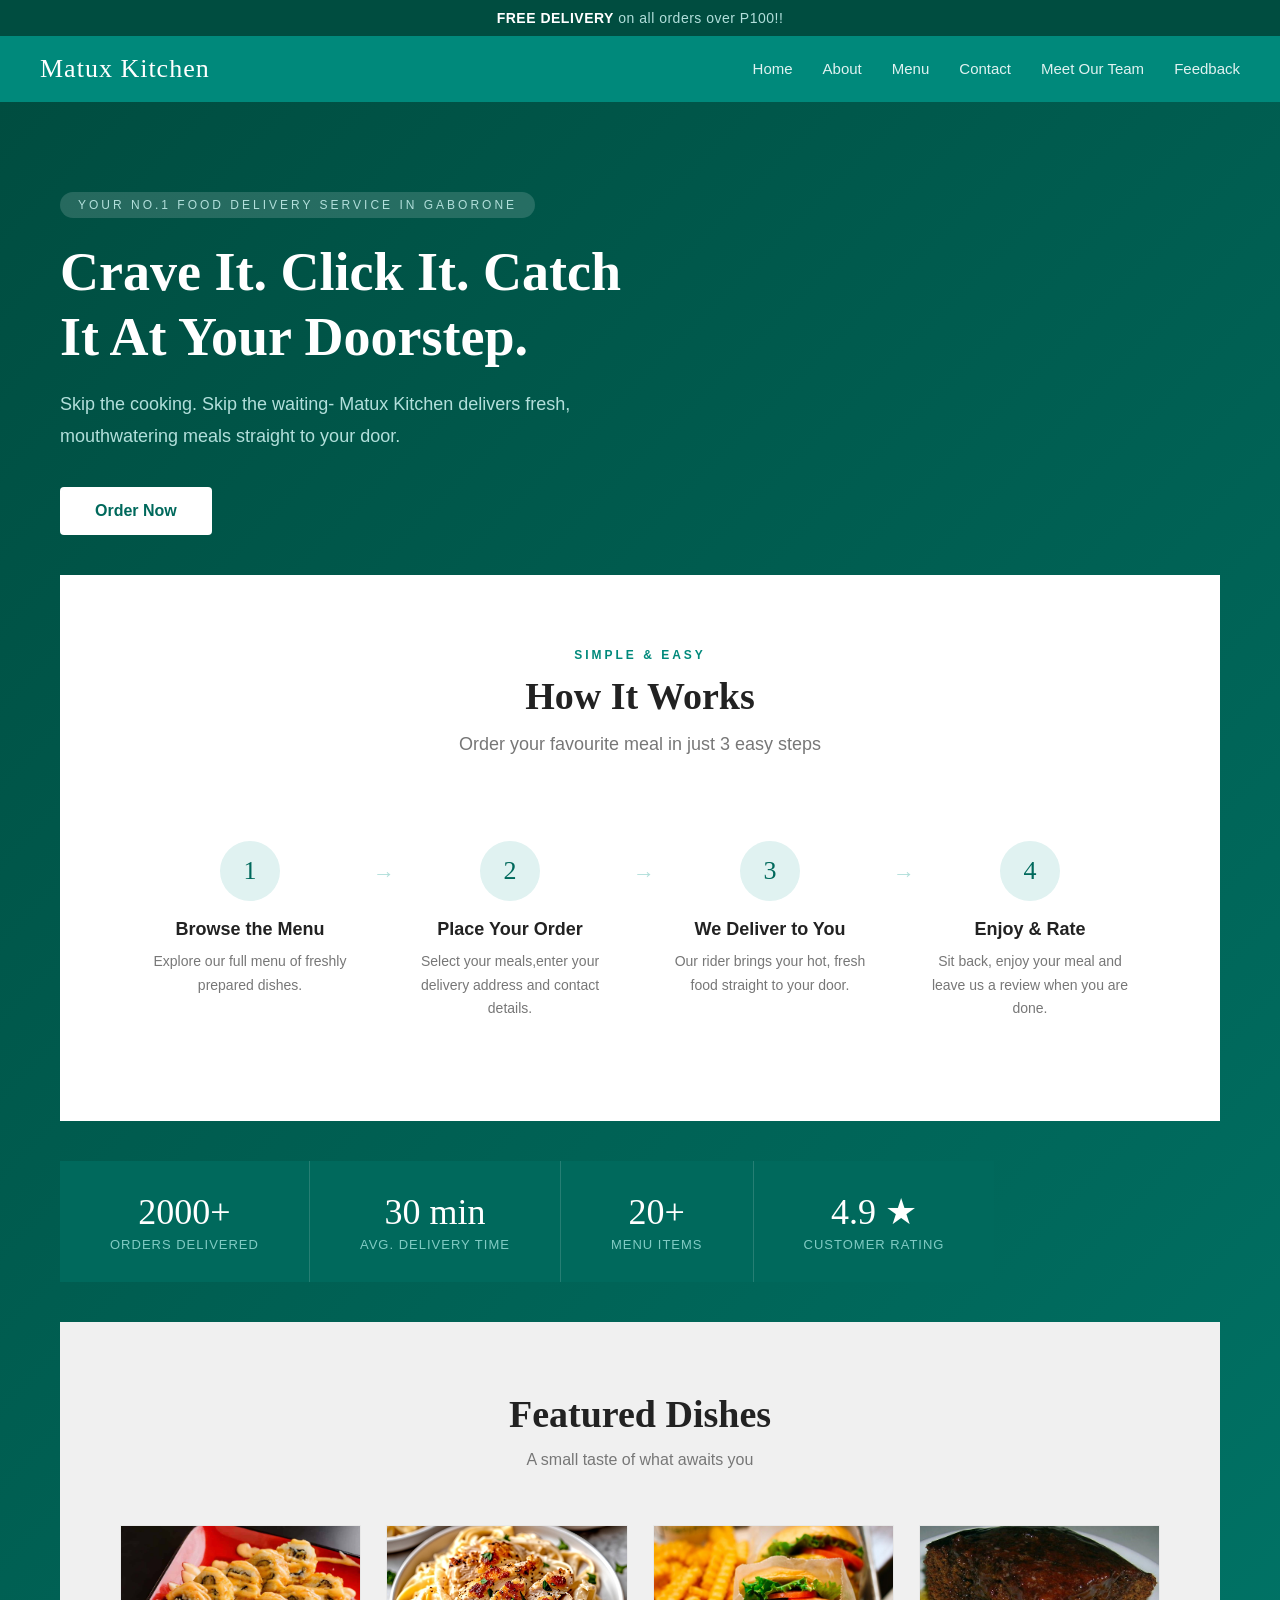
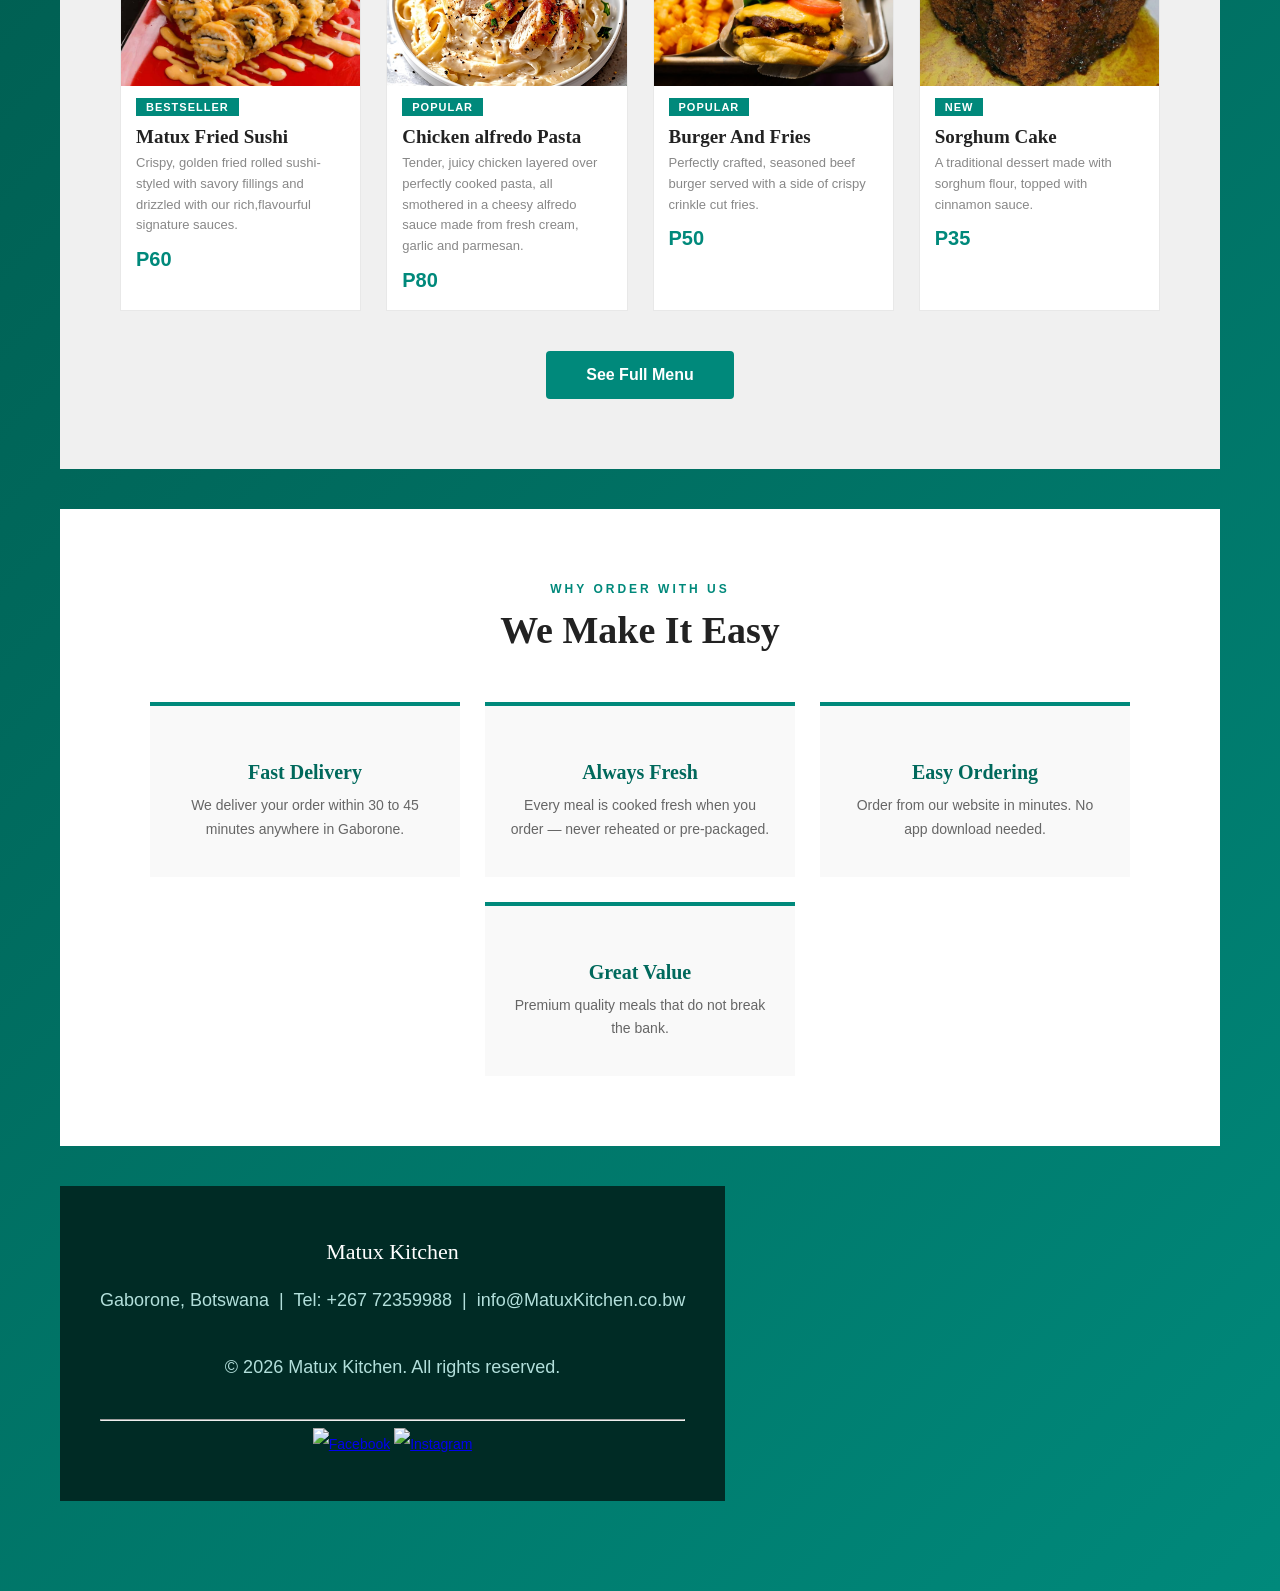
==== index.html @ 38eb0d24 "new commit commit" ====
<!DOCTYPE html>
<html lang="en">
<head>
    <meta charset="UTF-8">
    <meta name="viewport" content="width=device-width, initial-scale=1.0">
    <title>Matux Kitchen | Online Food Delivery Brand</title>
    <link rel="stylesheet" href="style.css" />
    </head>
<body>

  <!-- ANNOUNCEMENT BANNER -->
  <div class="top-banner">
  <span>FREE DELIVERY</span> on all orders over P100!!
  </div>

  <!-- NAVIGATION -->
  <nav>
    <div class="logo">Matux Kitchen</div>
    <button class="nav-toggle" aria-label="Toggle navigation menu">
      <span></span>
      <span></span>
      <span></span>
    </button>
    <ul>
      <li><a href="index.html">Home</a></li>
      <li><a href="about.html">About</a></li>
      <li><a href="menu.html">Menu</a></li>
      <li><a href="contact.html">Contact</a></li>
      <li><a href="team.html">Meet Our Team</a></li>
      <li><a href="feedback.html">Feedback</a></li>
    </ul>
  </nav>

  <!-- HERO -->
  <section class="hero">
    <div class="hero-text">
      <div class="hero-tag">YOUR NO.1 FOOD DELIVERY SERVICE IN GABORONE</div>
      <h1>Crave It. Click It. Catch It At Your Doorstep.</h1>
      <p>Skip the cooking. Skip the waiting- Matux Kitchen delivers fresh, mouthwatering meals straight to your door.</p>
      <div class="hero-buttons">
        <a href="menu.html" class="btn-primary">Order Now</a>
      </div>
    </div>

  <!-- HOW IT WORKS -->
  <section class="steps-section">
    <span class="section-tag">Simple &amp; Easy</span>
    <h2>How It Works</h2>
    <p class="sub">Order your favourite meal in just 3 easy steps</p>
    <div class="steps">
      <div class="step">
        <div class="step-number">1</div>
        <h3>Browse the Menu</h3>
        <p>Explore our full menu of freshly prepared dishes.</p>
        <span class="step-arrow">&#8594;</span>
      </div>
      <div class="step">
        <div class="step-number">2</div>
        <h3>Place Your Order</h3>
        <p>Select your meals,enter your delivery address and contact details.</p>
        <span class="step-arrow">&#8594;</span>
      </div>
      <div class="step">
        <div class="step-number">3</div>
        <h3>We Deliver to You</h3>
        <p>Our rider brings your hot, fresh food straight to your door.</p>
        <span class="step-arrow">&#8594;</span>
      </div>
      <div class="step">
        <div class="step-number">4</div>
        <h3>Enjoy &amp; Rate</h3>
        <p>Sit back, enjoy your meal and leave us a review when you are done.</p>
      </div>
    </div>
  </section>

  <!-- STATS -->
  <div class="stats-bar">
    <div class="stat-item">
      <span class="stat-number">2000+</span>
      <span class="stat-label">Orders Delivered</span>
    </div>
    <div class="stat-item">
      <span class="stat-number">30 min</span>
      <span class="stat-label">Avg. Delivery Time</span>
    </div>
    <div class="stat-item">
      <span class="stat-number">20+</span>
      <span class="stat-label">Menu Items</span>
    </div>
    <div class="stat-item">
      <span class="stat-number">4.9 &#9733;</span>
      <span class="stat-label">Customer Rating</span>
    </div>
  </div>

  <!-- FEATURED DISHES -->
  <section class="section grey-bg">
    <div class="section-header">
      <h2>Featured Dishes</h2>
      <p>A small taste of what awaits you</p>
    </div>
    <div class="dishes">

      <div class="dish-card">
        <img src="images/matux sushi.jpg" alt="Matux Fried Sushi" class="dish-img">
        <span class="dish-badge">Bestseller</span>
        <div class="dish-info">
          <h3>Matux Fried Sushi</h3>
          <p>Crispy, golden fried rolled sushi- styled with savory fillings and drizzled with our rich,flavourful signature sauces.</p>
          <div class="dish-footer">
            <span class="dish-price">P60</span>
          </div>
        </div>
      </div>

      <div class="dish-card">
        <img src="images/chicken alfredo pasta.jpg" alt="Chicken Alfredo Pasta" class="dish-img">
        <span class="dish-badge">Popular</span>
        <div class="dish-info">
          <h3>Chicken alfredo Pasta</h3>
          <p>Tender, juicy chicken layered over perfectly cooked pasta, all smothered in a cheesy alfredo sauce made from fresh cream, garlic and parmesan.</p>
          <div class="dish-footer">
            <span class="dish-price">P80</span>
          </div>
        </div>
      </div>

      <div class="dish-card">
        <img src="images/burger and fries.jpg" alt="Burger and Fries" class="dish-img">
        <span class="dish-badge">Popular</span>
        <div class="dish-info">
          <h3>Burger And Fries</h3>
          <p>Perfectly crafted, seasoned beef burger served with a side of crispy crinkle cut fries.</p>
          <div class="dish-footer">
            <span class="dish-price">P50</span>
          </div>
        </div>
      </div>

      <div class="dish-card">
        <img src="images/sorghum cake.jpg" alt="Sorghum Cake" class="dish-img">
        <span class="dish-badge">New</span>
        <div class="dish-info">
          <h3>Sorghum Cake</h3>
          <p>A traditional dessert made with sorghum flour, topped with cinnamon sauce.</p>
          <div class="dish-footer">
            <span class="dish-price">P35</span>
          </div>
        </div>
      </div>
    </div>
    <div class="menu-btn-wrap">
      <a href="menu.html" class="btn-teal">See Full Menu</a>
    </div>
  </section>

  <!-- DELIVERY FEATURES -->
  <section class="features-section">
    <div class="section-header">
      <span class="section-tag">Why Order With Us</span>
      <h2>We Make It Easy</h2>
    </div>
    <div class="features">
      <div class="feature-card">
        <h3>Fast Delivery</h3>
        <p>We deliver your order within 30 to 45 minutes anywhere in Gaborone.</p>
      </div>
      <div class="feature-card">
        <h3>Always Fresh</h3>
        <p>Every meal is cooked fresh when you order — never reheated or pre-packaged.</p>
      </div>
      <div class="feature-card">
        <h3>Easy Ordering</h3>
        <p>Order from our website in minutes. No app download needed.</p>
      </div>
      <div class="feature-card">
        <h3>Great Value</h3>
        <p>Premium quality meals that do not break the bank.</p>
      </div>
    </div>
  </section>

  <!-- FOOTER -->
  <footer>
    <span class="footer-logo">Matux Kitchen</span>
    <p>Gaborone, Botswana &nbsp;|&nbsp; Tel: +267 72359988 &nbsp;|&nbsp; info@MatuxKitchen.co.bw</p>
    <p>&copy; 2026 Matux Kitchen. All rights reserved.</p>
    <hr>
    <section id="social-media">
      <a href="#" title="Facebook"><img src="images/facebook-icon.png" alt="Facebook"></a>
      <a href="#" title="Instagram"><img src="images/instagram-icon.png" alt="Instagram"></a>
    </section>
  </footer>

  <script src="nav-toggle.js"></script>
</body>
</html>
---- style.css ----
:root {
      --teal: #00897b;
      --teal-mid:   #26a69a;
      --teal-dark: #00695c;
      --teal-light: #b2dfdb;
      --ink: #222;
      --ink-soft: #777;
      --cream: #f9f6f0;
      --gold: #fdd835;
      --teal-pale: #e0f2f1;
    }

    body {
      font-family: 'Lato', sans-serif;
      margin: 0;
      padding: 0;
      background-color: #f5f5f5;
      color: #333;
    }

    /* ---- NAVIGATION ---- */
    nav {
      background-color: #00897b;
      padding: 18px 40px;
      display: flex;
      justify-content: space-between;
      align-items: center;
      position: sticky;
      top: 0;
      z-index: 100;
    }


    .logo { color: #fff; font-family: 'Playfair Display', serif; font-size: 26px; letter-spacing: 1px; }
    nav ul { list-style: none; display: flex; gap: 30px; margin: 0; padding: 0; }
    nav ul li a { color: #e0f2f1; text-decoration: none; font-size: 15px; }
    nav ul li a:hover { color: #fff; border-bottom: 2px solid #fff; padding-bottom: 2px; }
    
  
      /* Mobile Navigation */
    .nav-toggle {
      display: none;
      flex-direction: column;
      gap: 5px;
      background: none;
      border: none;
      cursor: pointer;
    }
    .nav-toggle span {
      width: 25px;
      height: 3px;
      background-color: #fff;
      border-radius: 2px;
    }
    @media (max-width: 768px) {
      nav ul { display: none; flex-direction: column; background-color: #00897b; position: absolute; top: 60px; right: 40px; width: 150px; padding: 15px; border-radius: 4px; }
      nav ul.active { display: flex; }
      .nav-toggle { display: flex; }
    } 

    /* ---- ANNOUNCEMENT BANNER ---- */
    .top-banner {
      background-color: #004d40;
      color: #b2dfdb;
      text-align: center;
      padding: 10px;
      font-size: 14px;
      letter-spacing: 0.5px;
    }
    .top-banner span { color: #fff; font-weight: 700; }

    /* ---- HERO ---- */
    .hero {
      background: linear-gradient(135deg, #004d40 0%, #00695c 50%, #00897b 100%);
      color: #fff;
      padding: 90px 60px;
      display: flex;
      align-items: center;
      justify-content: space-between;
      gap: 40px;
      flex-wrap: wrap;
    }
    .hero-text { flex: 1; min-width: 280px; max-width: 580px; }
    .hero-tag {
      display: inline-block;
      background-color: rgba(255,255,255,0.15);
      color: #b2dfdb;
      font-size: 12px;
      letter-spacing: 3px;
      text-transform: uppercase;
      padding: 6px 18px;
      border-radius: 30px;
      margin-bottom: 22px;
    }
    .hero h1 {
      font-family: 'Playfair Display', serif;
      font-size: 54px;
      line-height: 1.2;
      margin: 0 0 18px;
    }
    .hero h1 span { color: #80cbc4; }
    .hero p {
      font-size: 18px;
      color: #b2dfdb;
      margin: 0 0 35px;
      font-weight: 300;
      line-height: 1.8;
    }
    .hero-buttons { display: flex; gap: 15px; flex-wrap: wrap; }
    .btn-primary {
      background-color: #fff;
      color: #00695c;
      padding: 15px 35px;
      font-size: 16px;
      font-weight: 700;
      text-decoration: none;
      border-radius: 4px;
      display: inline-block;
      transition: background-color 0.3s, transform 0.2s;
    }
    .btn-primary:hover { background-color: #e0f2f1; transform: translateY(-2px); }

    /* ---- HOW IT WORKS ---- */
    .steps-section {
      background-color: #fff;
      padding: 70px 60px;
      text-align: center;
    }
    .section-tag { display: inline-block; color: #00897b; font-size: 12px; letter-spacing: 3px; text-transform: uppercase; font-weight: 700; margin-bottom: 12px; }
    .steps-section h2 { font-family: 'Playfair Display', serif; font-size: 38px; color: #222; margin: 0 0 10px; }
    .steps-section p.sub { color: #777; font-weight: 300; margin-bottom: 50px; }
    .steps { display: flex; gap: 0; flex-wrap: wrap; justify-content: center; }
    .step {
      flex: 1;
      min-width: 180px;
      max-width: 230px;
      padding: 30px 20px;
      position: relative;
    }
    .step-number {
      width: 60px;
      height: 60px;
      background-color: #e0f2f1;
      color: #00695c;
      font-family: 'Playfair Display', serif;
      font-size: 26px;
      border-radius: 50%;
      display: flex;
      align-items: center;
      justify-content: center;
      margin: 0 auto 18px;
    }
    .step h3 { font-size: 18px; color: #222; margin-bottom: 10px; }
    .step p { font-size: 14px; color: #777; line-height: 1.7; margin: 0; }
    .step-arrow {
      position: absolute;
      top: 50px;
      right: -15px;
      font-size: 22px;
      color: #b2dfdb;
    }
    .step:last-child .step-arrow { display: none; }

      /* ---- STATS BAR ---- */
    .stats-bar {
      background-color: #00695c;
      display: flex;
      justify-content: center;
      flex-wrap: wrap;
    }
    .stat-item { text-align: center; padding: 30px 50px; border-right: 1px solid rgba(255,255,255,0.15); }
    .stat-item:last-child { border-right: none; }
    .stat-number { font-family: 'Playfair Display', serif; font-size: 36px; color: #fff; display: block; }
    .stat-label { font-size: 13px; color: #80cbc4; text-transform: uppercase; letter-spacing: 1px; margin-top: 4px; display: block; }

    /* ---- FEATURED DISHES ---- */
    .section { padding: 70px 60px; }
    .grey-bg { background-color: #f0f0f0; }
    .section-header { text-align: center; margin-bottom: 50px; }
    .section-header h2 { font-family: 'Playfair Display', serif; font-size: 38px; color: #222; margin: 0 0 10px; }
    .section-header p { color: #777; font-size: 16px; font-weight: 300; margin: 0; }
    .dishes { display: flex; gap: 25px; flex-wrap: wrap; justify-content: center; }
    .dish-card {
      background-color: #fff;
      flex: 1;
      min-width: 200px;
      max-width: 260px;
      border: 1px solid #e8e8e8;
      transition: transform 0.3s, box-shadow 0.3s;
      overflow: hidden;
    }
    .dish-card:hover { transform: translateY(-5px); box-shadow: 0 10px 25px rgba(0,137,123,0.12); }
    .dish-img-placeholder {
      width: 100%;
      height: 160px;
      background-color: #b2dfdb;
      display: flex;
      align-items: center;
      justify-content: center;
      font-size: 52px;
    }
    .dish-img {
      width: 100%;
      height: 160px;
      object-fit: cover;
      display: block;
    }
    .dish-badge {
      background-color: #00897b;
      color: #fff;
      font-size: 11px;
      font-weight: 700;
      padding: 3px 10px;
      display: inline-block;
      margin: 12px 15px 0;
      letter-spacing: 1px;
      text-transform: uppercase;
    }
    .dish-info { padding: 10px 15px 18px; }
    .dish-info h3 { font-family: 'Playfair Display', serif; font-size: 19px; color: #222; margin: 0 0 5px; }
    .dish-info p { color: #888; font-size: 13px; line-height: 1.6; margin: 0 0 12px; }
    .dish-footer { display: flex; justify-content: space-between; align-items: center; }
    .dish-price { font-size: 20px; font-weight: 700; color: #00897b; }
    .add-btn {
      background-color: #00897b;
      color: #fff;
      border: none;
      padding: 8px 16px;
      font-size: 13px;
      font-weight: 700;
      cursor: pointer;
      font-family: 'Lato', sans-serif;
      transition: background-color 0.3s;
    }
    .add-btn:hover { background-color: #00695c; }
    .menu-btn-wrap { text-align: center; margin-top: 40px; }
    .btn-teal {
      background-color: #00897b;
      color: #fff;
      padding: 15px 40px;
      font-size: 16px;
      font-weight: 700;
      text-decoration: none;
      border-radius: 4px;
      display: inline-block;
      transition: background-color 0.3s, transform 0.2s;
    }
    .btn-teal:hover { background-color: #00695c; transform: translateY(-2px); }

    /* ---- DELIVERY FEATURES ---- */
    .features-section { background-color: #fff; padding: 70px 60px; }
    .features-section .section-header { margin-bottom: 50px; }
    .features { display: flex; gap: 25px; flex-wrap: wrap; justify-content: center; }
    .feature-card {
      flex: 1;
      min-width: 200px;
      max-width: 260px;
      padding: 35px 25px;
      text-align: center;
      background-color: #f9f9f9;
      border-top: 4px solid #00897b;
      transition: transform 0.3s, box-shadow 0.3s;
    }
    .feature-card:hover { transform: translateY(-5px); box-shadow: 0 10px 25px rgba(0,137,123,0.1); }
    .feature-card h3 { font-family: 'Playfair Display', serif; font-size: 20px; color: #00695c; margin-bottom: 10px; }
    .feature-card p { color: #666; font-size: 14px; line-height: 1.7; margin: 0; }

   
    /* ---- FOOTER ---- */
    footer {
      background-color: #002b25;
      color: #80cbc4;
      text-align: center;
      padding: 40px;
      font-size: 14px;
      line-height: 2.4;
    }
    .footer-logo { font-family: 'Playfair Display', serif; font-size: 22px; color: #fff; display: block; margin-bottom: 5px; }
    .footer-links { display: flex; justify-content: center; gap: 25px; flex-wrap: wrap; margin-bottom: 10px; }
    .footer-links a { color: #80cbc4; text-decoration: none; font-size: 13px; }
    .footer-links a:hover { color: #fff; }
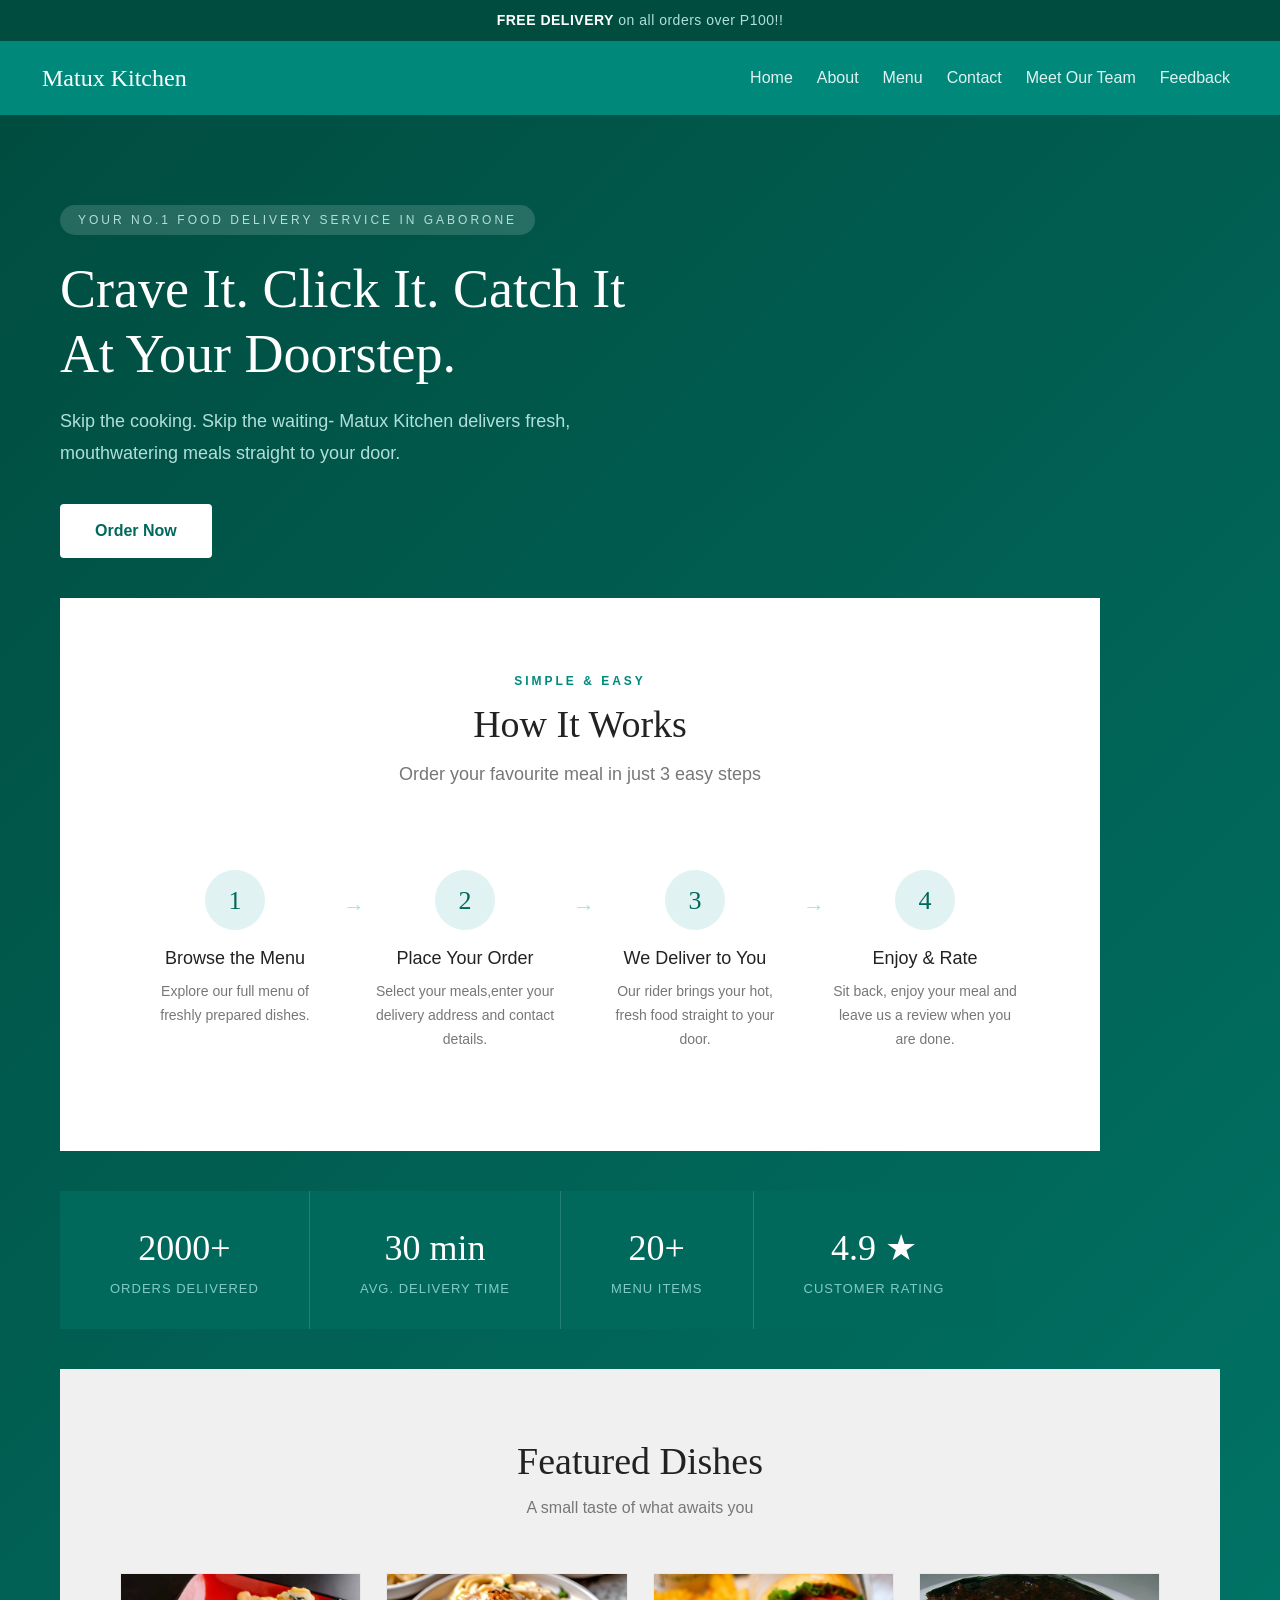
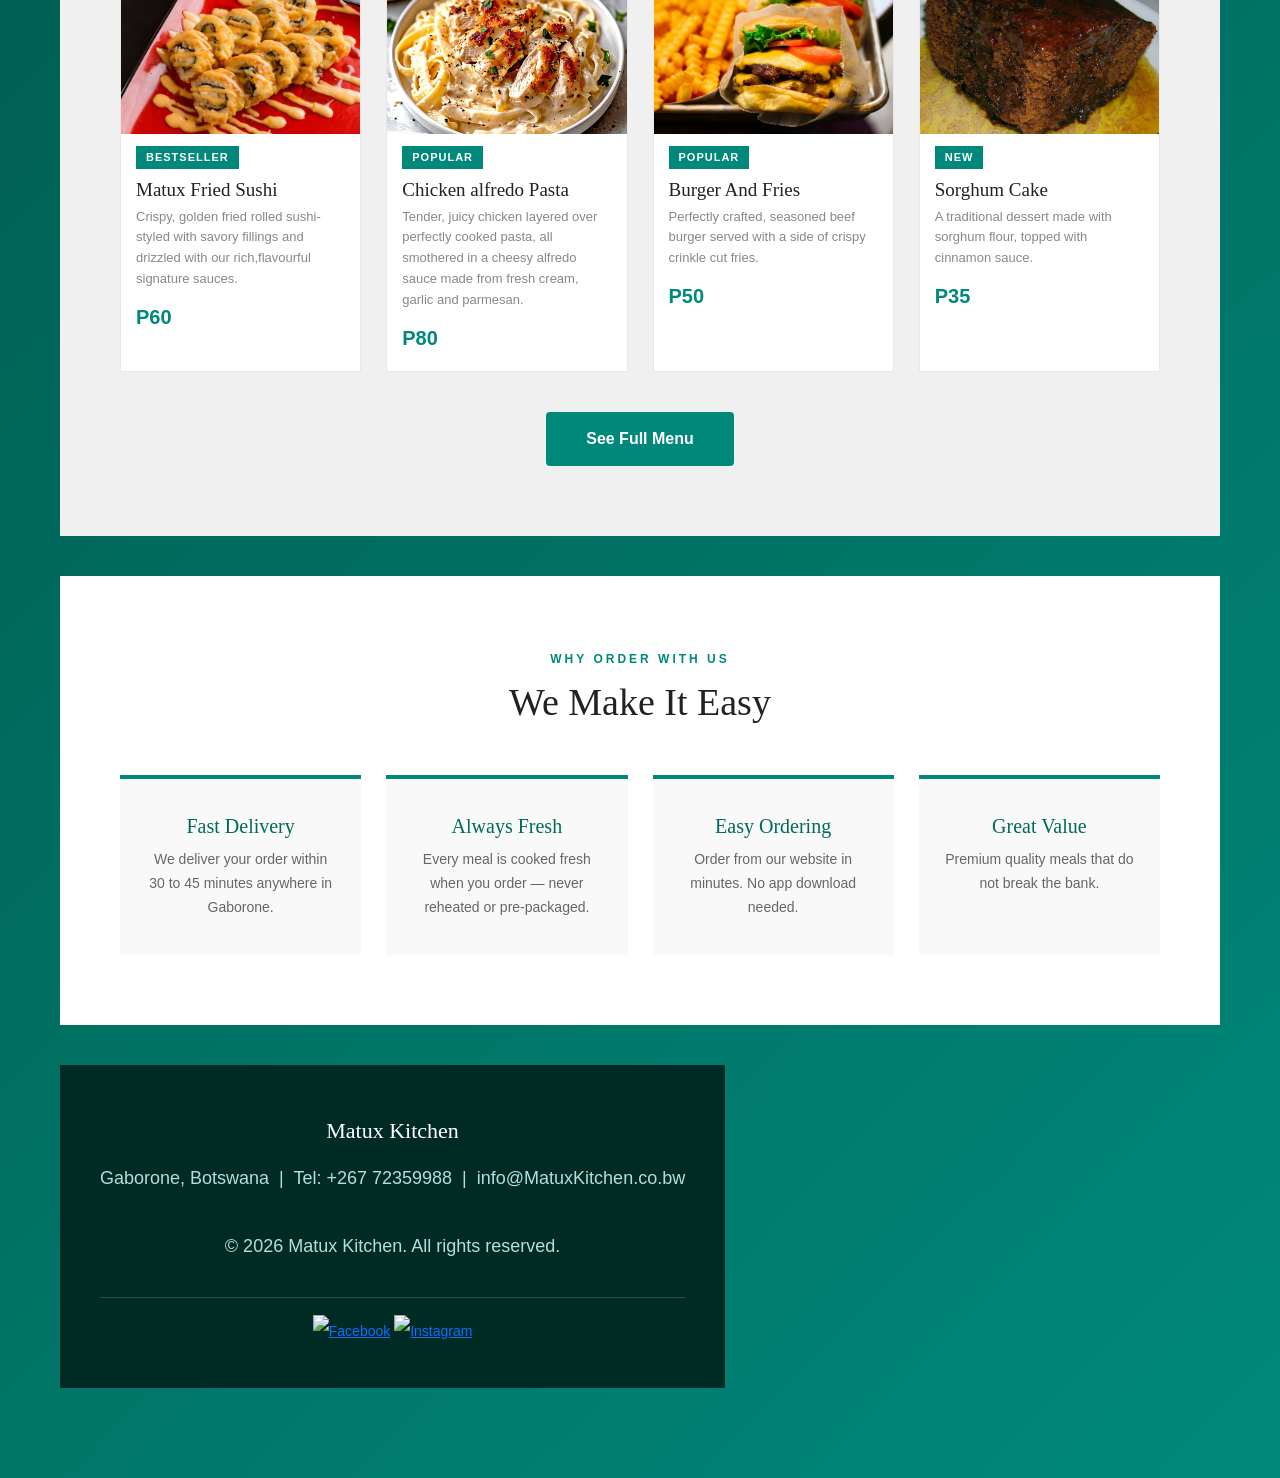
==== commit 66540219: "new commit" ====
--- a/index.html
+++ b/index.html
@@ -4,6 +4,7 @@
     <meta charset="UTF-8">
     <meta name="viewport" content="width=device-width, initial-scale=1.0">
     <title>Matux Kitchen | Online Food Delivery Brand</title>
+    <link href="https://cdn.jsdelivr.net/npm/bootstrap@5.3.3/dist/css/bootstrap.min.css" rel="stylesheet">
     <link rel="stylesheet" href="style.css" />
     </head>
 <body>
@@ -14,22 +15,36 @@
   </div>
 
   <!-- NAVIGATION -->
-  <nav>
-    <div class="logo">Matux Kitchen</div>
-    <button class="nav-toggle" aria-label="Toggle navigation menu">
-      <span></span>
-      <span></span>
-      <span></span>
+ <nav class="navbar navbar-expand-lg" style="background-color: #00897b; padding: 14px 30px;">
+  <div class="container-fluid">
+
+    <a class="navbar-brand" href="index.html" style="color: #fff; font-family: 'Playfair Display', serif; font-size: 24px;">
+      Matux Kitchen
+    </a>
+
+    <button class="navbar-toggler" type="button"
+            data-bs-toggle="collapse"
+            data-bs-target="#navbarMenu"
+            aria-controls="navbarMenu"
+            aria-expanded="false"
+            aria-label="Toggle navigation"
+            style="border-color: rgba(255,255,255,0.5);">
+      <span class="navbar-toggler-icon" style="filter: invert(1);"></span>
     </button>
-    <ul>
-      <li><a href="index.html">Home</a></li>
-      <li><a href="about.html">About</a></li>
-      <li><a href="menu.html">Menu</a></li>
-      <li><a href="contact.html">Contact</a></li>
-      <li><a href="team.html">Meet Our Team</a></li>
-      <li><a href="feedback.html">Feedback</a></li>
-    </ul>
-  </nav>
+
+    <div class="collapse navbar-collapse" id="navbarMenu">
+      <ul class="navbar-nav ms-auto gap-2">
+        <li class="nav-item"><a class="nav-link" href="index.html" style="color: #e0f2f1;">Home</a></li>
+        <li class="nav-item"><a class="nav-link" href="about.html" style="color: #e0f2f1;">About</a></li>
+        <li class="nav-item"><a class="nav-link" href="menu.html" style="color: #e0f2f1;">Menu</a></li>
+        <li class="nav-item"><a class="nav-link" href="contact.html" style="color: #e0f2f1;">Contact</a></li>
+        <li class="nav-item"><a class="nav-link" href="team.html" style="color: #e0f2f1;">Meet Our Team</a></li>
+        <li class="nav-item"><a class="nav-link" href="feedback.html" style="color: #e0f2f1;">Feedback</a></li>
+      </ul>
+    </div>
+
+  </div>
+</nav>
 
   <!-- HERO -->
   <section class="hero">
@@ -192,7 +207,6 @@
       <a href="#" title="Instagram"><img src="images/instagram-icon.png" alt="Instagram"></a>
     </section>
   </footer>
-
-  <script src="nav-toggle.js"></script>
+<script src="https://cdn.jsdelivr.net/npm/bootstrap@5.3.3/dist/js/bootstrap.bundle.min.js"></script>
 </body>
 </html>
--- a/style.css
+++ b/style.css
@@ -18,45 +18,8 @@
       color: #333;
     }
 
-    /* ---- NAVIGATION ---- */
-    nav {
-      background-color: #00897b;
-      padding: 18px 40px;
-      display: flex;
-      justify-content: space-between;
-      align-items: center;
-      position: sticky;
-      top: 0;
-      z-index: 100;
-    }
-
-
     .logo { color: #fff; font-family: 'Playfair Display', serif; font-size: 26px; letter-spacing: 1px; }
-    nav ul { list-style: none; display: flex; gap: 30px; margin: 0; padding: 0; }
-    nav ul li a { color: #e0f2f1; text-decoration: none; font-size: 15px; }
-    nav ul li a:hover { color: #fff; border-bottom: 2px solid #fff; padding-bottom: 2px; }
     
-  
-      /* Mobile Navigation */
-    .nav-toggle {
-      display: none;
-      flex-direction: column;
-      gap: 5px;
-      background: none;
-      border: none;
-      cursor: pointer;
-    }
-    .nav-toggle span {
-      width: 25px;
-      height: 3px;
-      background-color: #fff;
-      border-radius: 2px;
-    }
-    @media (max-width: 768px) {
-      nav ul { display: none; flex-direction: column; background-color: #00897b; position: absolute; top: 60px; right: 40px; width: 150px; padding: 15px; border-radius: 4px; }
-      nav ul.active { display: flex; }
-      .nav-toggle { display: flex; }
-    } 
 
     /* ---- ANNOUNCEMENT BANNER ---- */
     .top-banner {
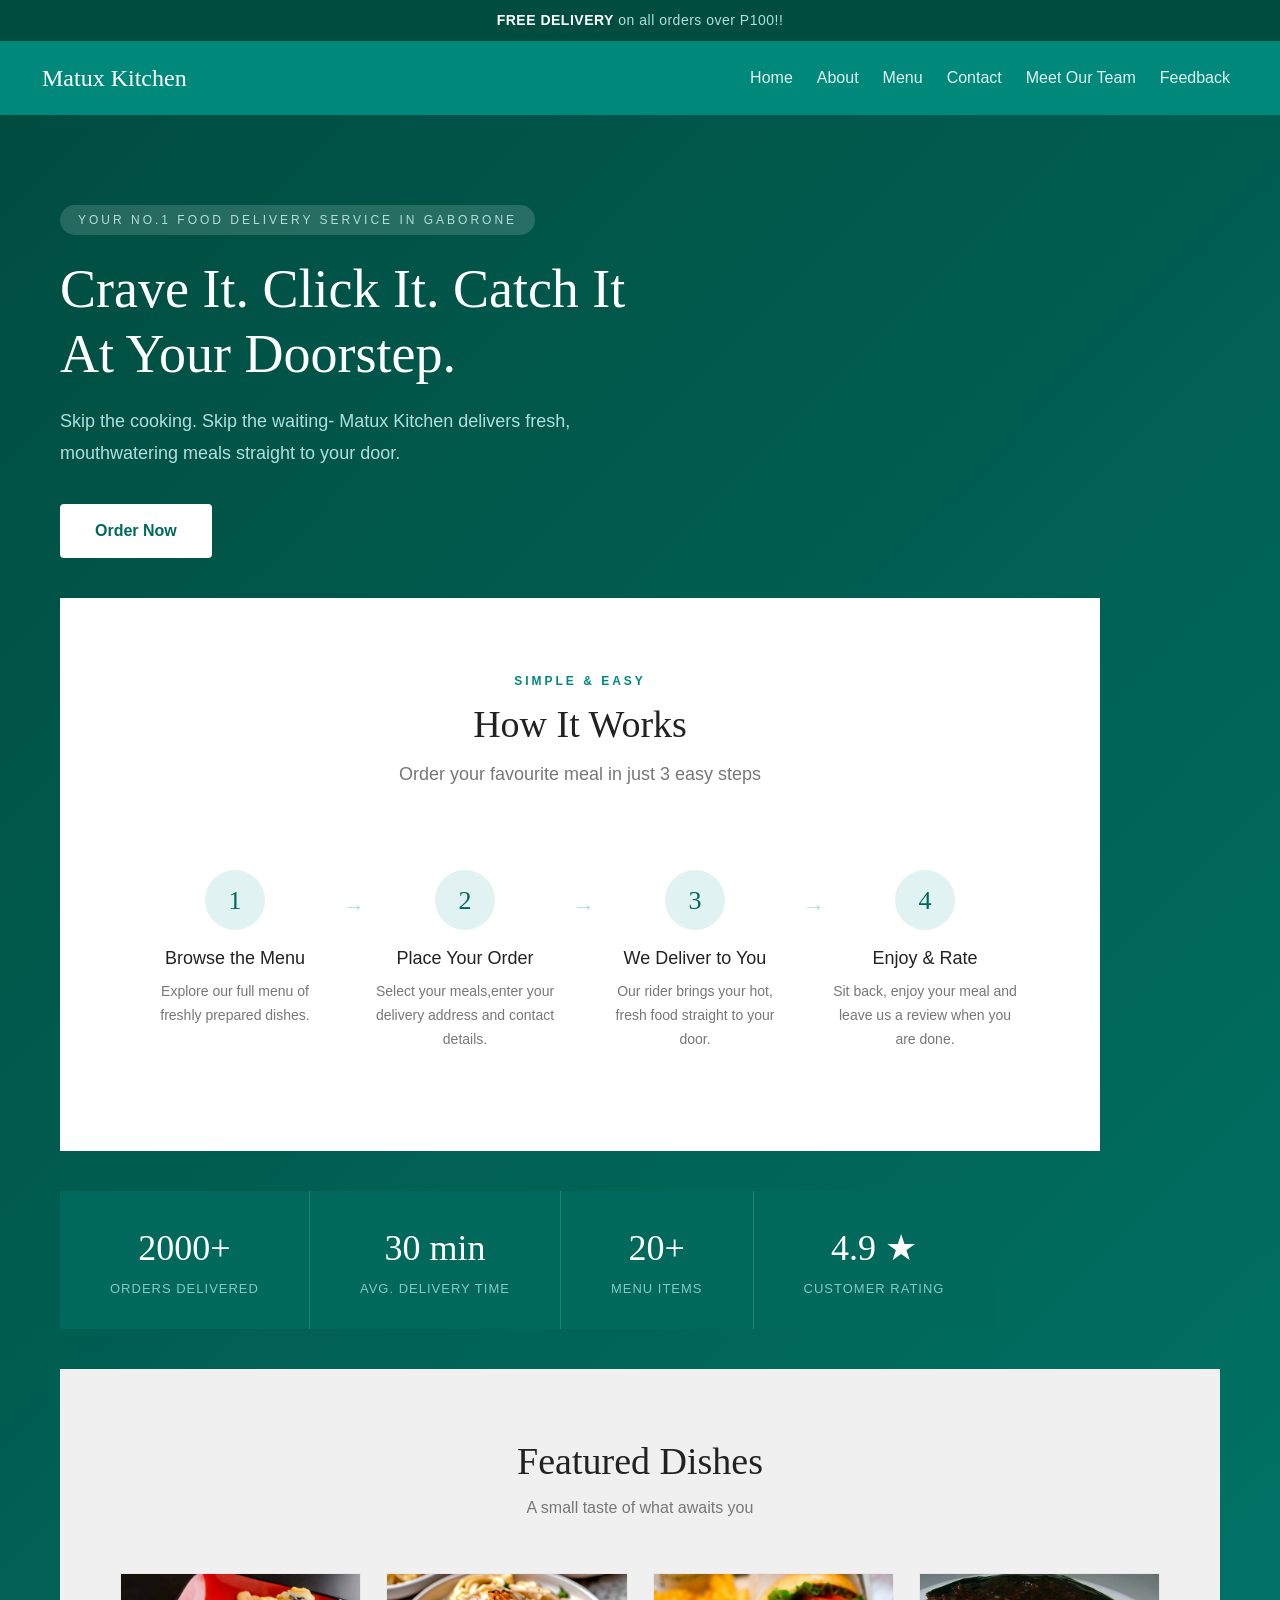
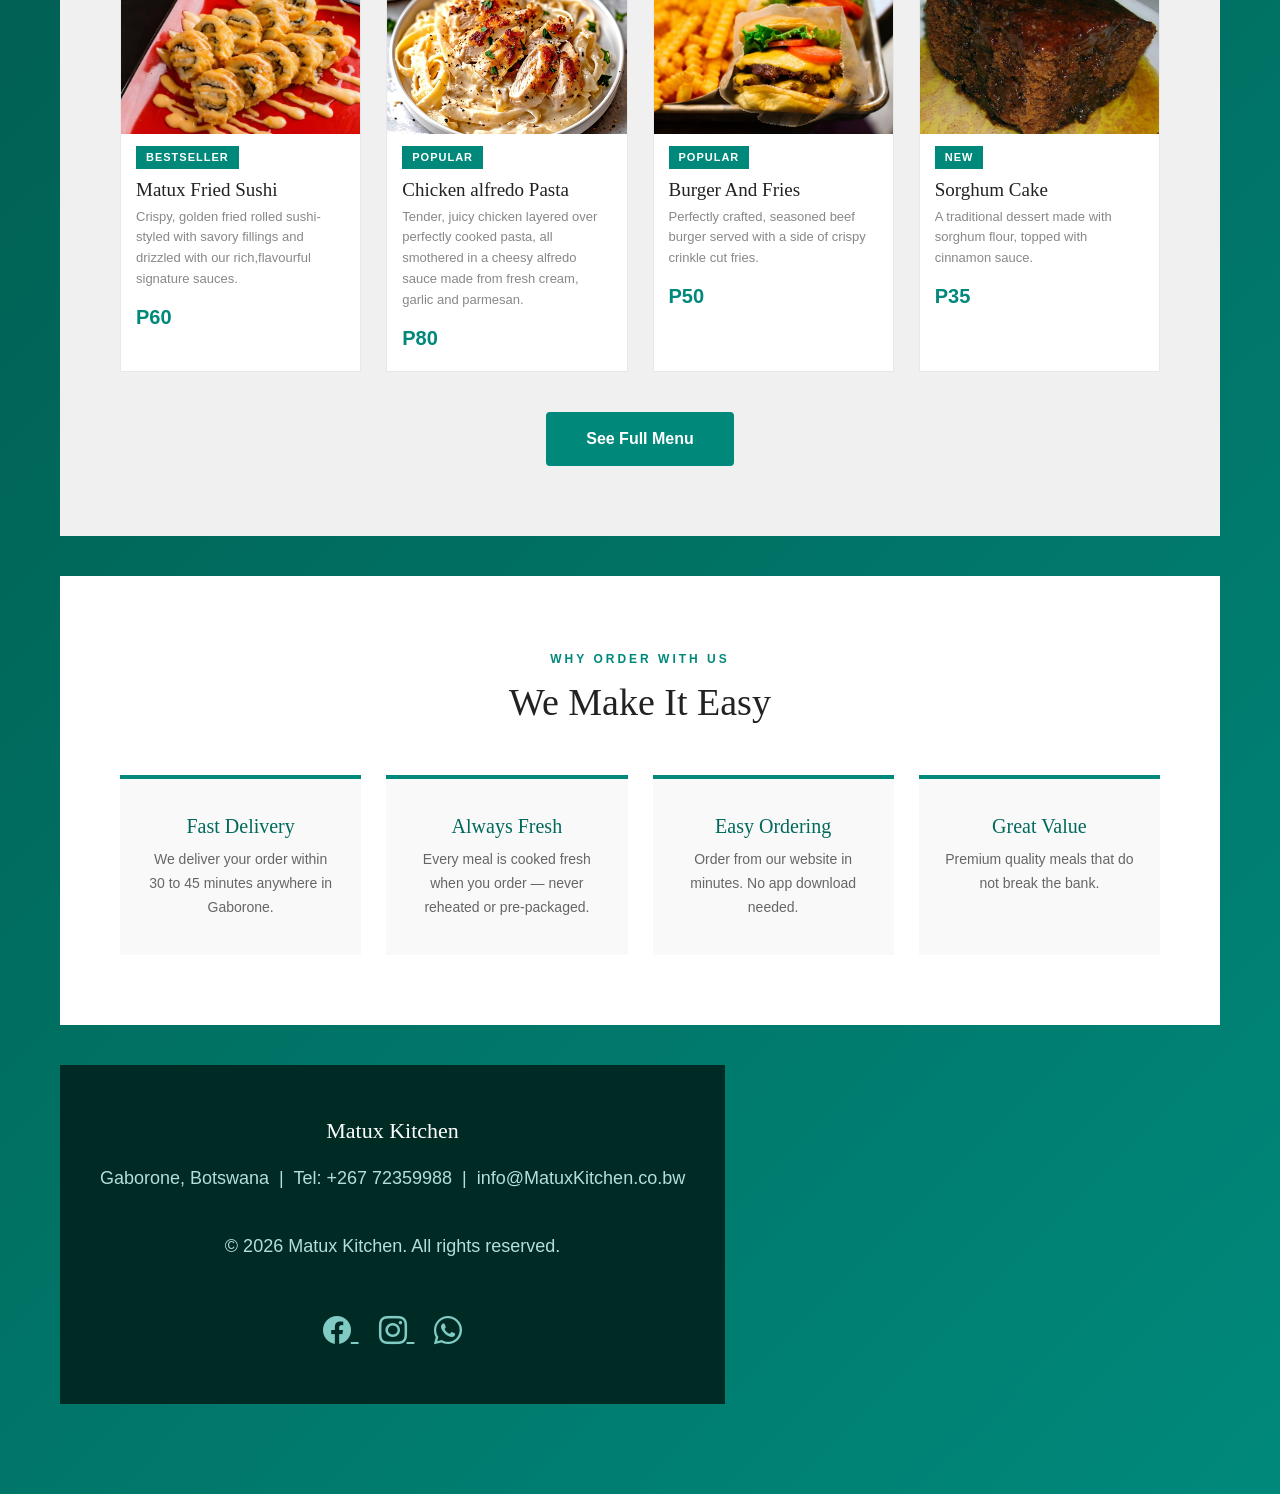
==== commit 2c8d56e9: "commi" ====
--- a/index.html
+++ b/index.html
@@ -5,6 +5,7 @@
     <meta name="viewport" content="width=device-width, initial-scale=1.0">
     <title>Matux Kitchen | Online Food Delivery Brand</title>
     <link href="https://cdn.jsdelivr.net/npm/bootstrap@5.3.3/dist/css/bootstrap.min.css" rel="stylesheet">
+    <link rel="stylesheet" href="https://cdn.jsdelivr.net/npm/bootstrap-icons@1.11.3/font/bootstrap-icons.min.css">
     <link rel="stylesheet" href="style.css" />
     </head>
 <body>
@@ -201,11 +202,17 @@
     <span class="footer-logo">Matux Kitchen</span>
     <p>Gaborone, Botswana &nbsp;|&nbsp; Tel: +267 72359988 &nbsp;|&nbsp; info@MatuxKitchen.co.bw</p>
     <p>&copy; 2026 Matux Kitchen. All rights reserved.</p>
-    <hr>
-    <section id="social-media">
-      <a href="#" title="Facebook"><img src="images/facebook-icon.png" alt="Facebook"></a>
-      <a href="#" title="Instagram"><img src="images/instagram-icon.png" alt="Instagram"></a>
-    </section>
+    <section id="social-media" style="margin-top: 10px;">
+      <a href="#" title="Facebook" style="color: #80cbc4; font-size: 28px; margin: 0 10px;">
+       <i class="bi bi-facebook"></i>
+      </a>
+      <a href="#" title="Instagram" style="color: #80cbc4; font-size: 28px; margin: 0 10px;">
+       <i class="bi bi-instagram"></i>
+      </a>
+      <a href="https://wa.me/26772359988" target="_blank" title="WhatsApp" style="color: #80cbc4; font-size: 28px; margin: 0 10px;">
+       <i class="bi bi-whatsapp"></i>
+      </a>
+    </section>  
   </footer>
 <script src="https://cdn.jsdelivr.net/npm/bootstrap@5.3.3/dist/js/bootstrap.bundle.min.js"></script>
 </body>
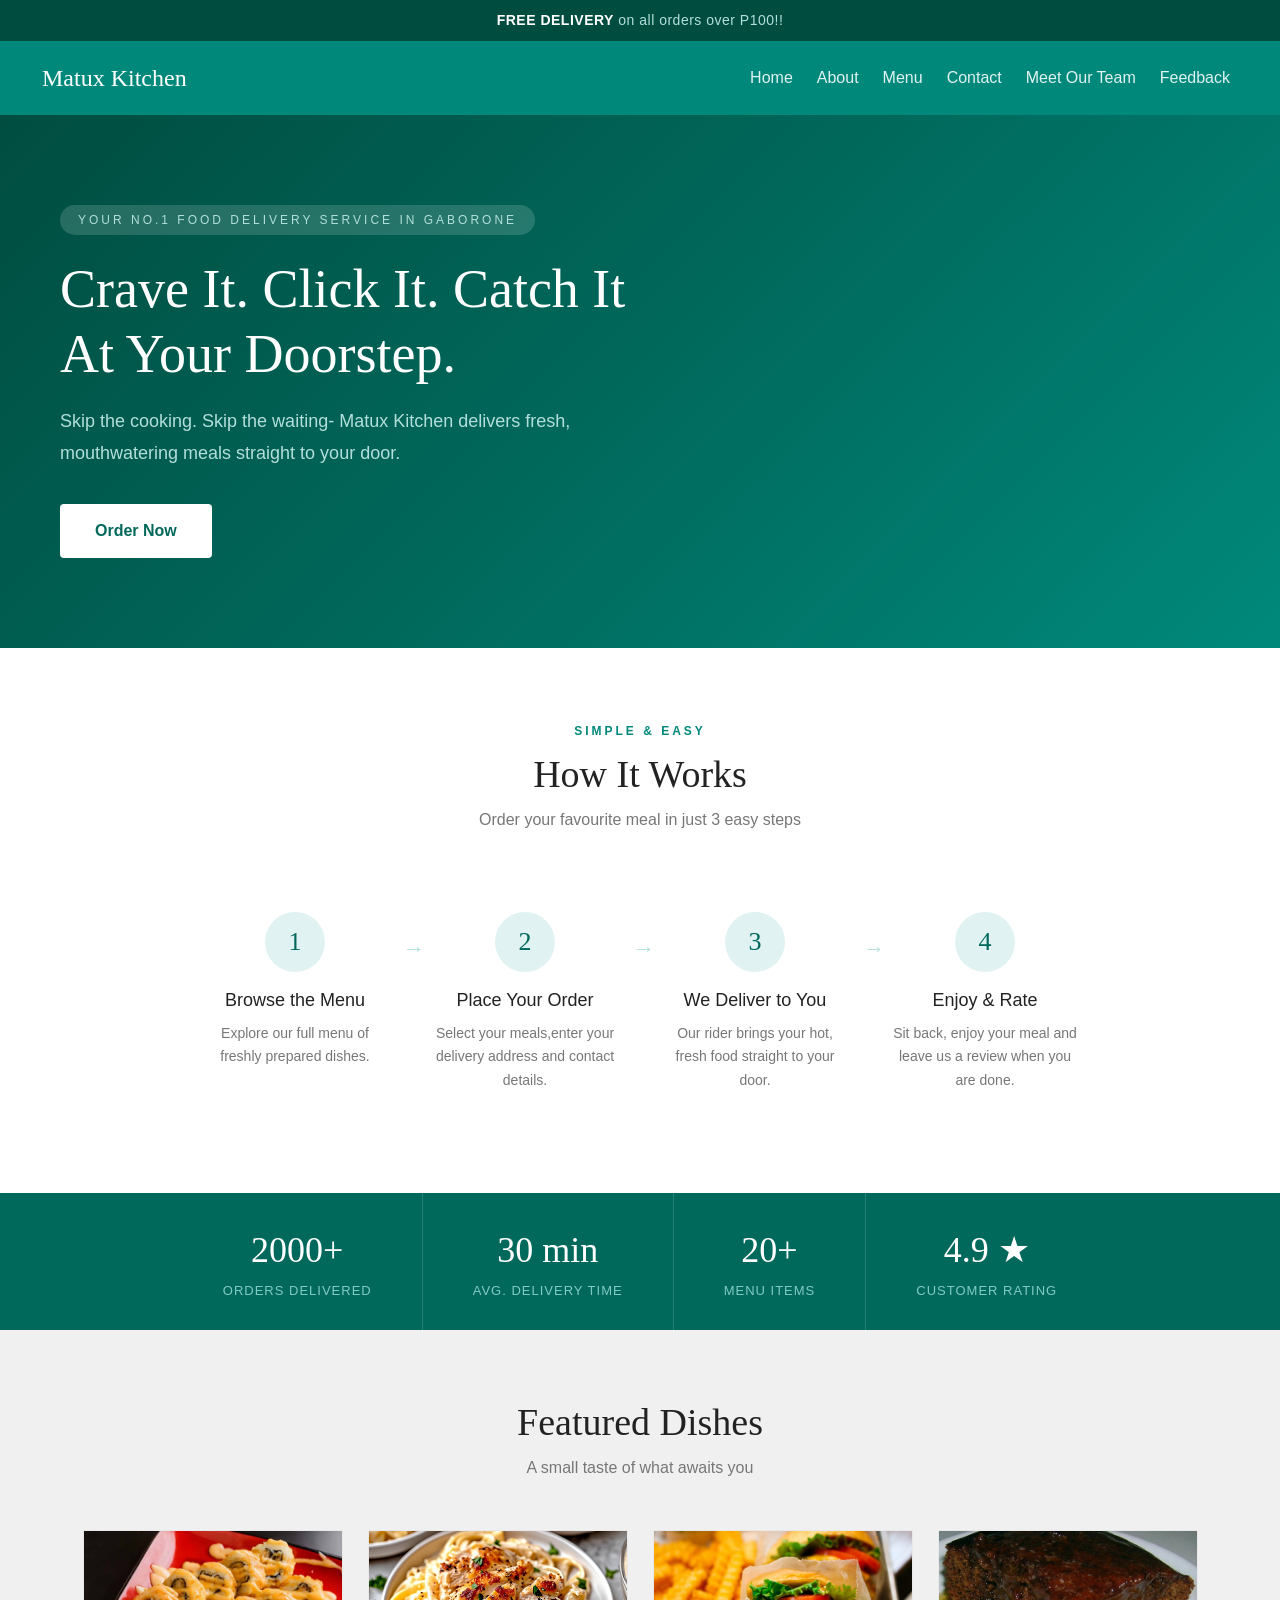
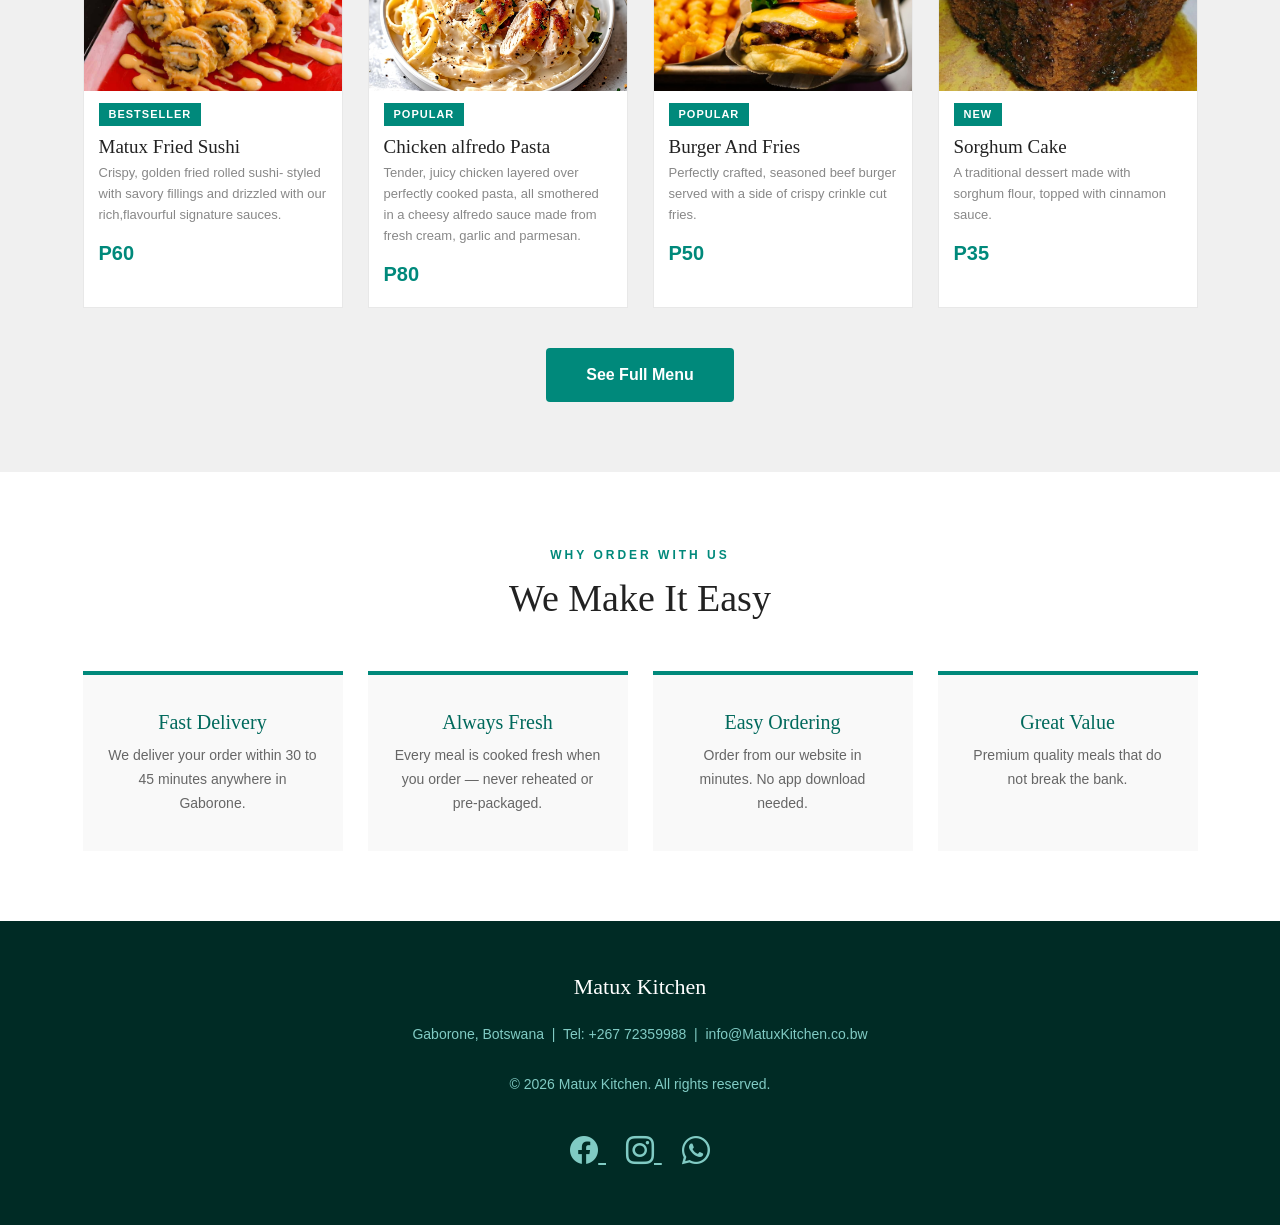
==== commit 8e5ae528: "commi" ====
--- a/index.html
+++ b/index.html
@@ -57,6 +57,7 @@
         <a href="menu.html" class="btn-primary">Order Now</a>
       </div>
     </div>
+  </section>
 
   <!-- HOW IT WORKS -->
   <section class="steps-section">
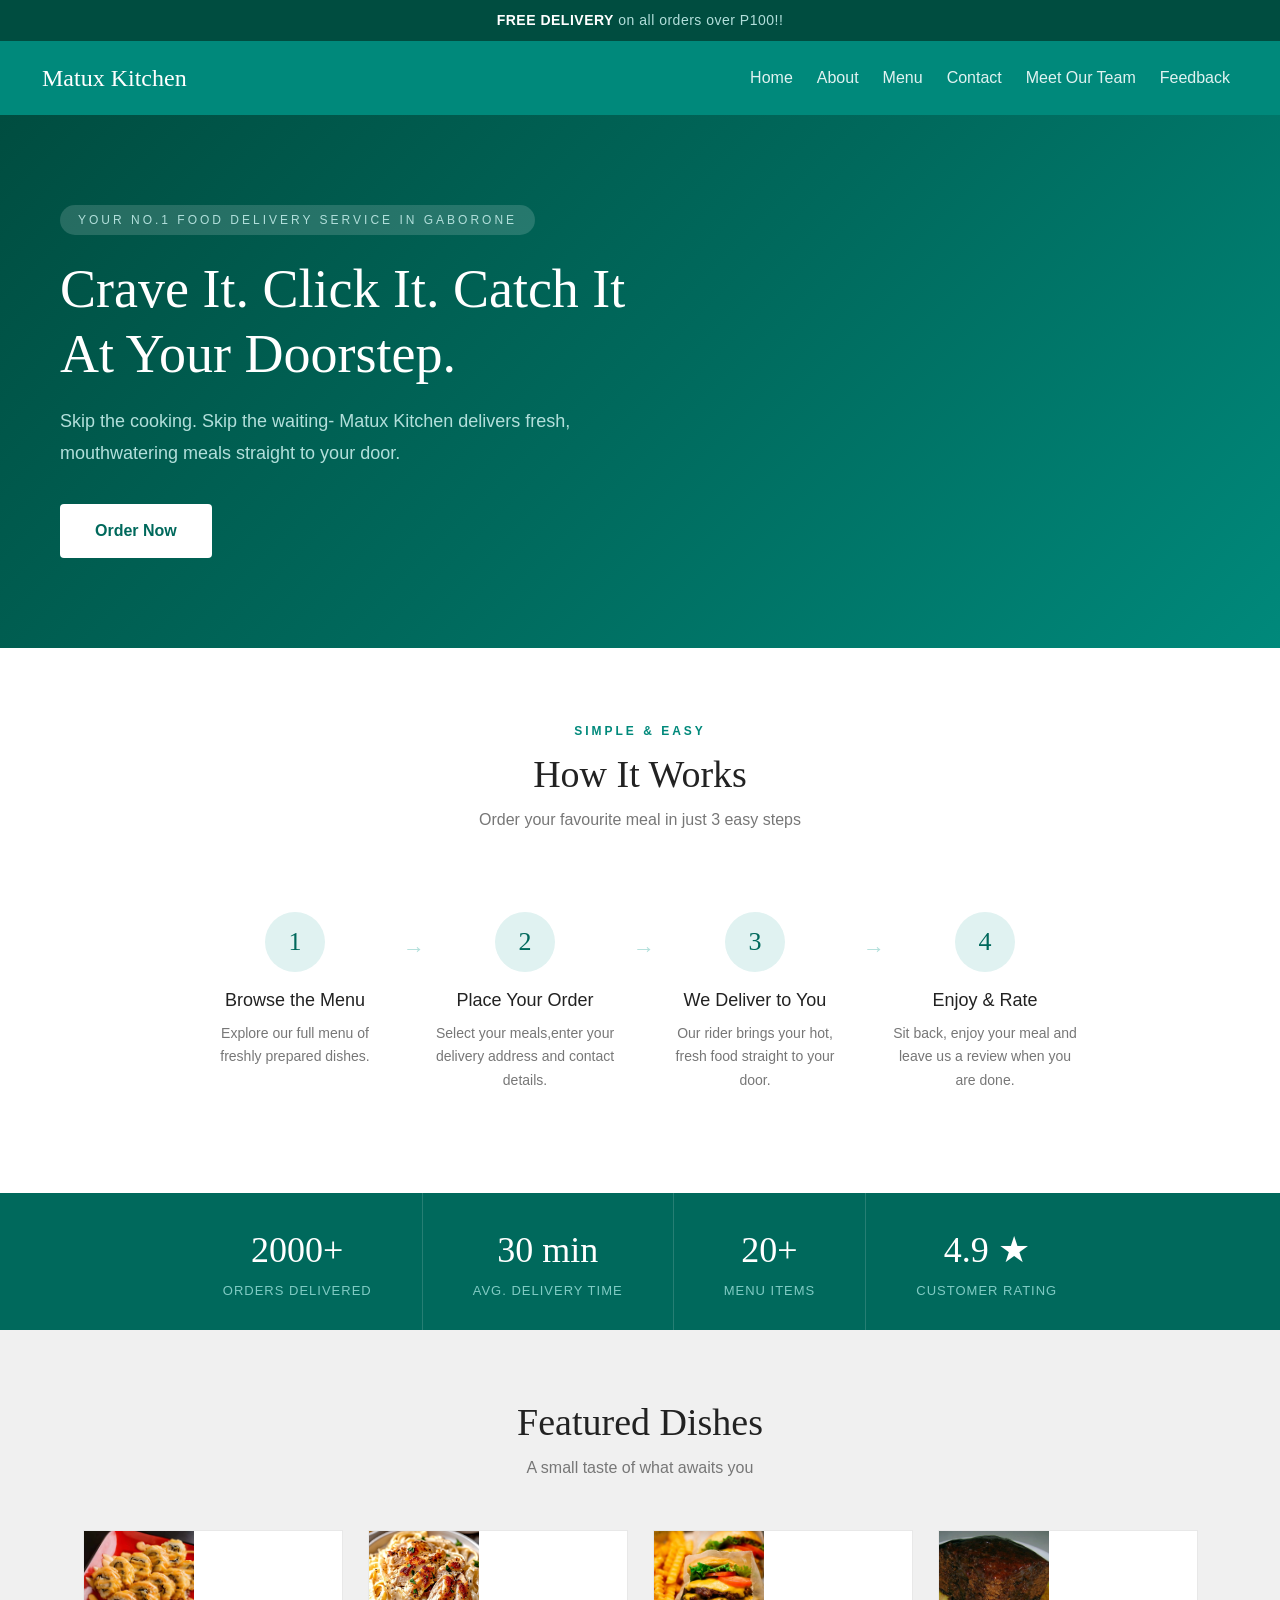
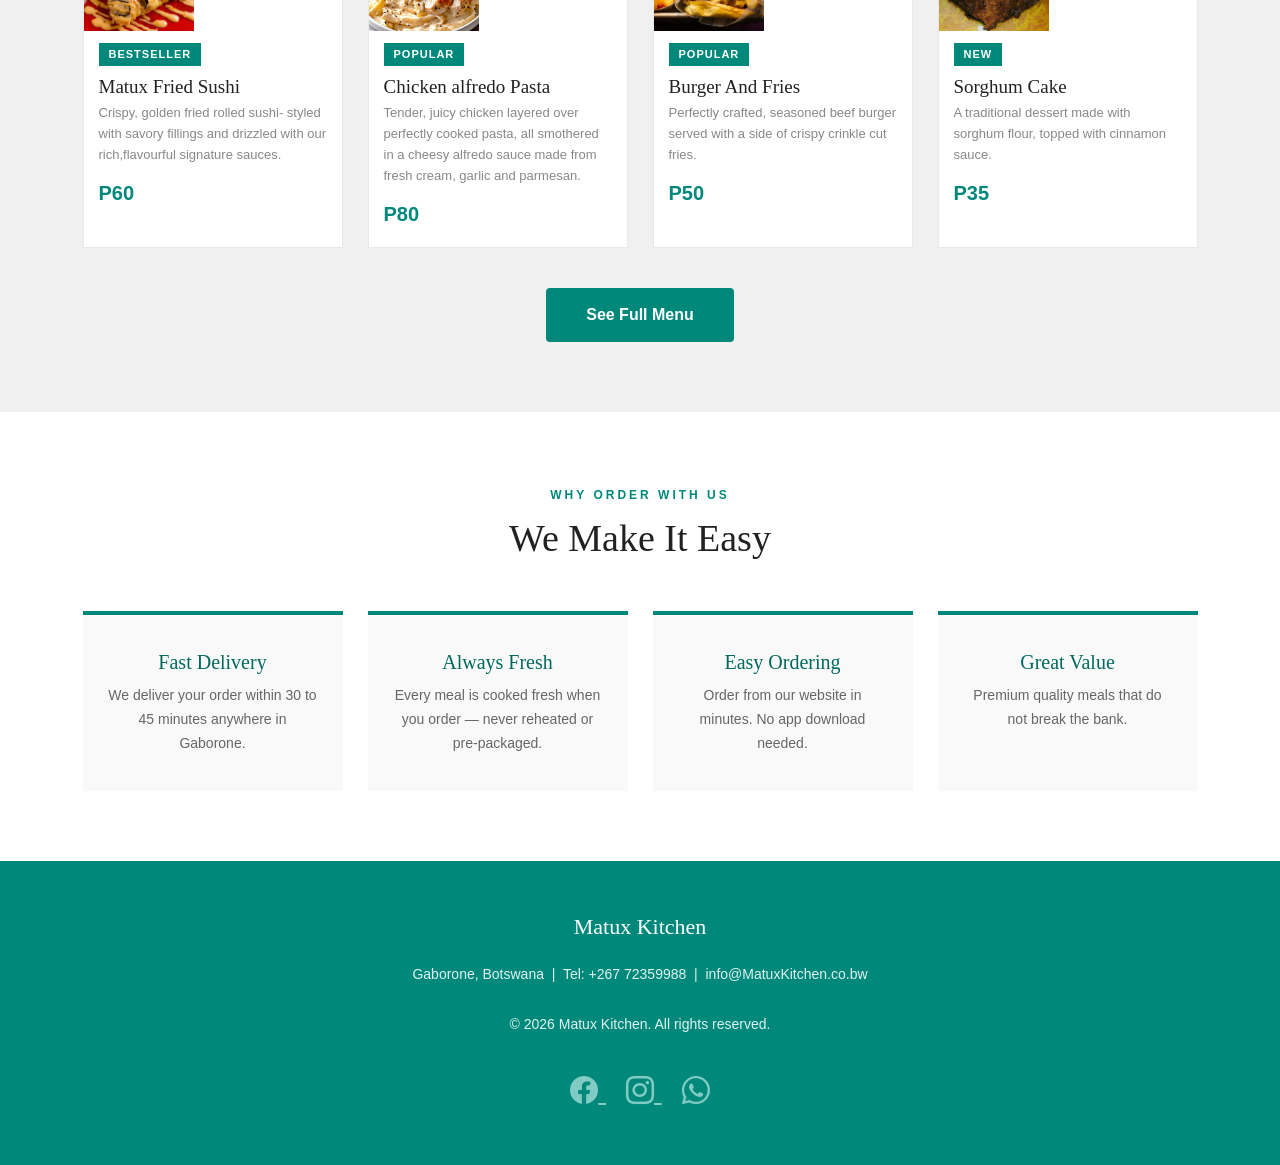
==== commit 45b6fccb: "commit" ====
--- a/index.html
+++ b/index.html
@@ -1,220 +1,212 @@
 <!DOCTYPE html>
 <html lang="en">
-<head>
+  <head>
     <meta charset="UTF-8">
     <meta name="viewport" content="width=device-width, initial-scale=1.0">
     <title>Matux Kitchen | Online Food Delivery Brand</title>
     <link href="https://cdn.jsdelivr.net/npm/bootstrap@5.3.3/dist/css/bootstrap.min.css" rel="stylesheet">
     <link rel="stylesheet" href="https://cdn.jsdelivr.net/npm/bootstrap-icons@1.11.3/font/bootstrap-icons.min.css">
     <link rel="stylesheet" href="style.css" />
-    </head>
-<body>
-
-  <!-- ANNOUNCEMENT BANNER -->
-  <div class="top-banner">
-  <span>FREE DELIVERY</span> on all orders over P100!!
-  </div>
-
-  <!-- NAVIGATION -->
- <nav class="navbar navbar-expand-lg" style="background-color: #00897b; padding: 14px 30px;">
-  <div class="container-fluid">
-
-    <a class="navbar-brand" href="index.html" style="color: #fff; font-family: 'Playfair Display', serif; font-size: 24px;">
-      Matux Kitchen
-    </a>
-
-    <button class="navbar-toggler" type="button"
-            data-bs-toggle="collapse"
-            data-bs-target="#navbarMenu"
-            aria-controls="navbarMenu"
-            aria-expanded="false"
-            aria-label="Toggle navigation"
-            style="border-color: rgba(255,255,255,0.5);">
-      <span class="navbar-toggler-icon" style="filter: invert(1);"></span>
-    </button>
-
-    <div class="collapse navbar-collapse" id="navbarMenu">
-      <ul class="navbar-nav ms-auto gap-2">
-        <li class="nav-item"><a class="nav-link" href="index.html" style="color: #e0f2f1;">Home</a></li>
-        <li class="nav-item"><a class="nav-link" href="about.html" style="color: #e0f2f1;">About</a></li>
-        <li class="nav-item"><a class="nav-link" href="menu.html" style="color: #e0f2f1;">Menu</a></li>
-        <li class="nav-item"><a class="nav-link" href="contact.html" style="color: #e0f2f1;">Contact</a></li>
-        <li class="nav-item"><a class="nav-link" href="team.html" style="color: #e0f2f1;">Meet Our Team</a></li>
-        <li class="nav-item"><a class="nav-link" href="feedback.html" style="color: #e0f2f1;">Feedback</a></li>
-      </ul>
+  </head>
+  <body>
+    <div class="top-banner">
+     <span>FREE DELIVERY</span> on all orders over P100!!
     </div>
 
-  </div>
-</nav>
-
-  <!-- HERO -->
-  <section class="hero">
-    <div class="hero-text">
-      <div class="hero-tag">YOUR NO.1 FOOD DELIVERY SERVICE IN GABORONE</div>
-      <h1>Crave It. Click It. Catch It At Your Doorstep.</h1>
-      <p>Skip the cooking. Skip the waiting- Matux Kitchen delivers fresh, mouthwatering meals straight to your door.</p>
-      <div class="hero-buttons">
-        <a href="menu.html" class="btn-primary">Order Now</a>
+    <nav class="navbar navbar-expand-lg" style="background-color: #00897b; padding: 14px 30px;">
+      <div class="container-fluid">
+        <a class="navbar-brand" href="index.html" style="color: #fff; font-family: 'Playfair Display', serif; font-size: 24px;">
+         Matux Kitchen
+        </a>
+
+        <button class="navbar-toggler" type="button"
+         data-bs-toggle="collapse"
+         data-bs-target="#navbarMenu"
+         aria-controls="navbarMenu"
+         aria-expanded="false"
+         aria-label="Toggle navigation"
+         style="border-color: rgba(255,255,255,0.5);">
+         <span class="navbar-toggler-icon" style="filter: invert(1);"></span>
+        </button>
+
+        <div class="collapse navbar-collapse" id="navbarMenu">
+          <ul class="navbar-nav ms-auto gap-2">
+           <li class="nav-item"><a class="nav-link" href="index.html" style="color: #e0f2f1;">Home</a></li>
+           <li class="nav-item"><a class="nav-link" href="about.html" style="color: #e0f2f1;">About</a></li>
+           <li class="nav-item"><a class="nav-link" href="menu.html" style="color: #e0f2f1;">Menu</a></li>
+           <li class="nav-item"><a class="nav-link" href="contact.html" style="color: #e0f2f1;">Contact</a></li>
+           <li class="nav-item"><a class="nav-link" href="team.html" style="color: #e0f2f1;">Meet Our Team</a></li>
+           <li class="nav-item"><a class="nav-link" href="feedback.html" style="color: #e0f2f1;">Feedback</a></li>
+          </ul>
+        </div>
+      </div>
+    </nav>
+
+    <section class="hero">
+      <div class="hero-text">
+       <div class="hero-tag">YOUR NO.1 FOOD DELIVERY SERVICE IN GABORONE</div>
+       <h1>Crave It. Click It. Catch It At Your Doorstep.</h1>
+       <p>Skip the cooking. Skip the waiting- Matux Kitchen delivers fresh, mouthwatering meals straight to your door.</p>
+        <div class="hero-buttons">
+         <a href="menu.html" class="btn-primary">Order Now</a>
+        </div>
+      </div>
+    </section>
+
+    <section class="steps-section">
+     <span class="section-tag">Simple &amp; Easy</span>
+     <h2>How It Works</h2>
+     <p class="sub">Order your favourite meal in just 3 easy steps</p>
+      <div class="steps">
+        <div class="step">
+         <div class="step-number">1</div>
+         <h3>Browse the Menu</h3>
+         <p>Explore our full menu of freshly prepared dishes.</p>
+         <span class="step-arrow">&#8594;</span>
+        </div>
+        <div class="step">
+         <div class="step-number">2</div>
+         <h3>Place Your Order</h3>
+         <p>Select your meals,enter your delivery address and contact details.</p>
+         <span class="step-arrow">&#8594;</span>
+        </div>
+        <div class="step">
+         <div class="step-number">3</div>
+         <h3>We Deliver to You</h3>
+         <p>Our rider brings your hot, fresh food straight to your door.</p>
+         <span class="step-arrow">&#8594;</span>
+        </div>
+        <div class="step">
+         <div class="step-number">4</div>
+         <h3>Enjoy &amp; Rate</h3>
+         <p>Sit back, enjoy your meal and leave us a review when you are done.</p>
+        </div>
+      </div>
+    </section>
+
+    <div class="stats-bar">
+      <div class="stat-item">
+       <span class="stat-number">2000+</span>
+       <span class="stat-label">Orders Delivered</span>
+      </div>
+      <div class="stat-item">
+        <span class="stat-number">30 min</span>
+        <span class="stat-label">Avg. Delivery Time</span>
+      </div>
+      <div class="stat-item">
+        <span class="stat-number">20+</span>
+        <span class="stat-label">Menu Items</span>
+      </div>
+      <div class="stat-item">
+        <span class="stat-number">4.9 &#9733;</span>
+        <span class="stat-label">Customer Rating</span>
       </div>
     </div>
-  </section>
-
-  <!-- HOW IT WORKS -->
-  <section class="steps-section">
-    <span class="section-tag">Simple &amp; Easy</span>
-    <h2>How It Works</h2>
-    <p class="sub">Order your favourite meal in just 3 easy steps</p>
-    <div class="steps">
-      <div class="step">
-        <div class="step-number">1</div>
-        <h3>Browse the Menu</h3>
-        <p>Explore our full menu of freshly prepared dishes.</p>
-        <span class="step-arrow">&#8594;</span>
-      </div>
-      <div class="step">
-        <div class="step-number">2</div>
-        <h3>Place Your Order</h3>
-        <p>Select your meals,enter your delivery address and contact details.</p>
-        <span class="step-arrow">&#8594;</span>
-      </div>
-      <div class="step">
-        <div class="step-number">3</div>
-        <h3>We Deliver to You</h3>
-        <p>Our rider brings your hot, fresh food straight to your door.</p>
-        <span class="step-arrow">&#8594;</span>
-      </div>
-      <div class="step">
-        <div class="step-number">4</div>
-        <h3>Enjoy &amp; Rate</h3>
-        <p>Sit back, enjoy your meal and leave us a review when you are done.</p>
-      </div>
-    </div>
-  </section>
-
-  <!-- STATS -->
-  <div class="stats-bar">
-    <div class="stat-item">
-      <span class="stat-number">2000+</span>
-      <span class="stat-label">Orders Delivered</span>
-    </div>
-    <div class="stat-item">
-      <span class="stat-number">30 min</span>
-      <span class="stat-label">Avg. Delivery Time</span>
-    </div>
-    <div class="stat-item">
-      <span class="stat-number">20+</span>
-      <span class="stat-label">Menu Items</span>
-    </div>
-    <div class="stat-item">
-      <span class="stat-number">4.9 &#9733;</span>
-      <span class="stat-label">Customer Rating</span>
-    </div>
-  </div>
-
-  <!-- FEATURED DISHES -->
-  <section class="section grey-bg">
-    <div class="section-header">
-      <h2>Featured Dishes</h2>
-      <p>A small taste of what awaits you</p>
-    </div>
-    <div class="dishes">
-
-      <div class="dish-card">
-        <img src="images/matux sushi.jpg" alt="Matux Fried Sushi" class="dish-img">
-        <span class="dish-badge">Bestseller</span>
-        <div class="dish-info">
-          <h3>Matux Fried Sushi</h3>
-          <p>Crispy, golden fried rolled sushi- styled with savory fillings and drizzled with our rich,flavourful signature sauces.</p>
-          <div class="dish-footer">
-            <span class="dish-price">P60</span>
-          </div>
-        </div>
-      </div>
-
-      <div class="dish-card">
-        <img src="images/chicken alfredo pasta.jpg" alt="Chicken Alfredo Pasta" class="dish-img">
-        <span class="dish-badge">Popular</span>
-        <div class="dish-info">
-          <h3>Chicken alfredo Pasta</h3>
-          <p>Tender, juicy chicken layered over perfectly cooked pasta, all smothered in a cheesy alfredo sauce made from fresh cream, garlic and parmesan.</p>
-          <div class="dish-footer">
-            <span class="dish-price">P80</span>
-          </div>
-        </div>
-      </div>
-
-      <div class="dish-card">
-        <img src="images/burger and fries.jpg" alt="Burger and Fries" class="dish-img">
-        <span class="dish-badge">Popular</span>
-        <div class="dish-info">
-          <h3>Burger And Fries</h3>
-          <p>Perfectly crafted, seasoned beef burger served with a side of crispy crinkle cut fries.</p>
-          <div class="dish-footer">
-            <span class="dish-price">P50</span>
-          </div>
-        </div>
-      </div>
-
-      <div class="dish-card">
-        <img src="images/sorghum cake.jpg" alt="Sorghum Cake" class="dish-img">
-        <span class="dish-badge">New</span>
-        <div class="dish-info">
-          <h3>Sorghum Cake</h3>
-          <p>A traditional dessert made with sorghum flour, topped with cinnamon sauce.</p>
-          <div class="dish-footer">
-            <span class="dish-price">P35</span>
-          </div>
-        </div>
-      </div>
-    </div>
-    <div class="menu-btn-wrap">
-      <a href="menu.html" class="btn-teal">See Full Menu</a>
-    </div>
-  </section>
-
-  <!-- DELIVERY FEATURES -->
-  <section class="features-section">
-    <div class="section-header">
-      <span class="section-tag">Why Order With Us</span>
-      <h2>We Make It Easy</h2>
-    </div>
-    <div class="features">
-      <div class="feature-card">
-        <h3>Fast Delivery</h3>
-        <p>We deliver your order within 30 to 45 minutes anywhere in Gaborone.</p>
-      </div>
-      <div class="feature-card">
-        <h3>Always Fresh</h3>
-        <p>Every meal is cooked fresh when you order — never reheated or pre-packaged.</p>
-      </div>
-      <div class="feature-card">
-        <h3>Easy Ordering</h3>
-        <p>Order from our website in minutes. No app download needed.</p>
-      </div>
-      <div class="feature-card">
-        <h3>Great Value</h3>
-        <p>Premium quality meals that do not break the bank.</p>
-      </div>
-    </div>
-  </section>
-
-  <!-- FOOTER -->
-  <footer>
-    <span class="footer-logo">Matux Kitchen</span>
-    <p>Gaborone, Botswana &nbsp;|&nbsp; Tel: +267 72359988 &nbsp;|&nbsp; info@MatuxKitchen.co.bw</p>
-    <p>&copy; 2026 Matux Kitchen. All rights reserved.</p>
-    <section id="social-media" style="margin-top: 10px;">
-      <a href="#" title="Facebook" style="color: #80cbc4; font-size: 28px; margin: 0 10px;">
-       <i class="bi bi-facebook"></i>
-      </a>
-      <a href="#" title="Instagram" style="color: #80cbc4; font-size: 28px; margin: 0 10px;">
-       <i class="bi bi-instagram"></i>
-      </a>
-      <a href="https://wa.me/26772359988" target="_blank" title="WhatsApp" style="color: #80cbc4; font-size: 28px; margin: 0 10px;">
-       <i class="bi bi-whatsapp"></i>
-      </a>
-    </section>  
-  </footer>
-<script src="https://cdn.jsdelivr.net/npm/bootstrap@5.3.3/dist/js/bootstrap.bundle.min.js"></script>
-</body>
+
+
+    <section class="section grey-bg">
+      <div class="section-header">
+       <h2>Featured Dishes</h2>
+       <p>A small taste of what awaits you</p>
+      </div>
+      <div class="dishes">
+
+        <div class="dish-card">
+         <img src="images/matux sushi.jpg" alt="Matux Fried Sushi" class="dish-img">
+         <span class="dish-badge">Bestseller</span>
+          <div class="dish-info">
+           <h3>Matux Fried Sushi</h3>
+           <p>Crispy, golden fried rolled sushi- styled with savory fillings and drizzled with our rich,flavourful signature sauces.</p>
+            <div class="dish-footer">
+             <span class="dish-price">P60</span>
+            </div>
+          </div>
+        </div>
+
+        <div class="dish-card">
+         <img src="images/chicken alfredo pasta.jpg" alt="Chicken Alfredo Pasta" class="dish-img">
+         <span class="dish-badge">Popular</span>
+          <div class="dish-info">
+            <h3>Chicken alfredo Pasta</h3>
+            <p>Tender, juicy chicken layered over perfectly cooked pasta, all smothered in a cheesy alfredo sauce made from fresh cream, garlic and parmesan.</p>
+            <div class="dish-footer">
+             <span class="dish-price">P80</span>
+            </div>
+          </div>
+        </div>
+
+        <div class="dish-card">
+         <img src="images/burger and fries.jpg" alt="Burger and Fries" class="dish-img">
+         <span class="dish-badge">Popular</span>
+          <div class="dish-info">
+           <h3>Burger And Fries</h3>
+           <p>Perfectly crafted, seasoned beef burger served with a side of crispy crinkle cut fries.</p>
+            <div class="dish-footer">
+             <span class="dish-price">P50</span>
+            </div>
+          </div>
+        </div>
+
+        <div class="dish-card">
+         <img src="images/sorghum cake.jpg" alt="Sorghum Cake" class="dish-img">
+         <span class="dish-badge">New</span>
+          <div class="dish-info">
+           <h3>Sorghum Cake</h3>
+           <p>A traditional dessert made with sorghum flour, topped with cinnamon sauce.</p>
+            <div class="dish-footer">
+             <span class="dish-price">P35</span>
+            </div>
+          </div>
+        </div>
+      </div>
+
+      <div class="menu-btn-wrap">
+       <a href="menu.html" class="btn-teal">See Full Menu</a>
+      </div>
+    </section>
+
+    <section class="features-section">
+      <div class="section-header">
+       <span class="section-tag">Why Order With Us</span>
+       <h2>We Make It Easy</h2>
+      </div>
+      <div class="features">
+        <div class="feature-card">
+         <h3>Fast Delivery</h3>
+         <p>We deliver your order within 30 to 45 minutes anywhere in Gaborone.</p>
+        </div>
+        <div class="feature-card">
+         <h3>Always Fresh</h3>
+         <p>Every meal is cooked fresh when you order — never reheated or pre-packaged.</p>
+        </div>
+        <div class="feature-card">
+         <h3>Easy Ordering</h3>
+         <p>Order from our website in minutes. No app download needed.</p>
+        </div>
+        <div class="feature-card">
+         <h3>Great Value</h3>
+         <p>Premium quality meals that do not break the bank.</p>
+        </div>
+      </div>
+    </section>
+
+
+    <footer>
+     <span class="footer-logo">Matux Kitchen</span>
+     <p>Gaborone, Botswana &nbsp;|&nbsp; Tel: +267 72359988 &nbsp;|&nbsp; info@MatuxKitchen.co.bw</p>
+     <p>&copy; 2026 Matux Kitchen. All rights reserved.</p>
+      <section id="social-media" style="margin-top: 10px;">
+        <a href="#" title="Facebook" style="color: #80cbc4; font-size: 28px; margin: 0 10px;">
+         <i class="bi bi-facebook"></i>
+        </a>
+        <a href="#" title="Instagram" style="color: #80cbc4; font-size: 28px; margin: 0 10px;">
+         <i class="bi bi-instagram"></i>
+        </a>
+        <a href="https://wa.me/26772359988" target="_blank" title="WhatsApp" style="color: #80cbc4; font-size: 28px; margin: 0 10px;">
+         <i class="bi bi-whatsapp"></i>
+        </a>
+      </section>  
+    </footer>
+    <script src="https://cdn.jsdelivr.net/npm/bootstrap@5.3.3/dist/js/bootstrap.bundle.min.js"></script>
+  </body>
 </html>
--- a/style.css
+++ b/style.css
@@ -16,11 +16,7 @@
       padding: 0;
       background-color: #f5f5f5;
       color: #333;
-    }
-
-    .logo { color: #fff; font-family: 'Playfair Display', serif; font-size: 26px; letter-spacing: 1px; }
-    
-
+    }  
     /* ---- ANNOUNCEMENT BANNER ---- */
     .top-banner {
       background-color: #004d40;
@@ -243,6 +239,1162 @@
     .footer-links a { color: #80cbc4; text-decoration: none; font-size: 13px; }
     .footer-links a:hover { color: #fff; }
 
+    body {
+      font-family: 'Lato', sans-serif;
+      margin: 0;
+      padding: 0;
+      background-color: #f5f5f5;
+      color: #333;
+    }
+
+    .logo { color: #fff; font-family: 'Playfair Display', serif; font-size: 26px; letter-spacing: 1px; }
+
+    /* ---- PAGE HEADER ---- */
+    .page-header {
+      background: linear-gradient(135deg, #004d40 0%, #00695c 60%, #00897b 100%);
+      color: #fff;
+      text-align: center;
+      padding: 75px 20px 65px;
+    }
+    .page-header h1 {
+      font-family: 'Playfair Display', serif;
+      font-size: 48px;
+      margin: 0 0 12px;
+    }
+    .page-header p {
+      font-size: 18px;
+      color: #b2dfdb;
+      font-weight: 300;
+      margin: 0;
+    }
+
+    /* ---- SECTION BASE ---- */
+    .section { padding: 70px 60px; }
+    .grey-bg { background-color: #f0f0f0; }
+    .white-bg { background-color: #fff; }
+
+    /* ---- OUR STORY ---- */
+    .story-section {
+      background-color: #fff;
+      padding: 70px 60px;
+      display: flex;
+      gap: 60px;
+      align-items: flex-start;
+      flex-wrap: wrap;
+    }
+    .story-text { flex: 1; min-width: 280px; }
+    .story-text .section-tag {
+      display: inline-block;
+      color: #00897b;
+      font-size: 12px;
+      letter-spacing: 3px;
+      text-transform: uppercase;
+      font-weight: 700;
+      margin-bottom: 12px;
+    }
+    .story-text h2 {
+      font-family: 'Playfair Display', serif;
+      font-size: 36px;
+      color: #222;
+      margin: 0 0 20px;
+      line-height: 1.3;
+    }
+    .story-text p {
+      font-size: 16px;
+      color: #555;
+      line-height: 1.9;
+      margin-bottom: 18px;
+    }
+    .story-side {
+      flex: 0 0 300px;
+      display: flex;
+      flex-direction: column;
+      gap: 20px;
+    }
+    .story-fact {
+      background-color: #e0f2f1;
+      border-left: 4px solid #00897b;
+      padding: 20px 22px;
+    }
+    .story-fact h4 {
+      font-family: 'Playfair Display', serif;
+      font-size: 28px;
+      color: #00695c;
+      margin: 0 0 5px;
+    }
+    .story-fact p {
+      font-size: 14px;
+      color: #555;
+      margin: 0;
+      line-height: 1.5;
+    }
+
+    /* ---- HOW WE STARTED ---- */
+    .timeline-section {
+      background-color: #fff;
+      padding: 70px 60px;
+    }
+    .timeline-section .top-label {
+      display: inline-block;
+      color: #00897b;
+      font-size: 12px;
+      letter-spacing: 3px;
+      text-transform: uppercase;
+      font-weight: 700;
+      margin-bottom: 12px;
+    }
+    .timeline-section h2 {
+      font-family: 'Playfair Display', serif;
+      font-size: 36px;
+      color: #222;
+      margin: 0 0 40px;
+    }
+    .timeline { display: flex; flex-direction: column; gap: 0; max-width: 700px; }
+    .timeline-item {
+      display: flex;
+      gap: 30px;
+      padding-bottom: 35px;
+      position: relative;
+    }
+    .timeline-item:last-child { padding-bottom: 0; }
+    .timeline-left {
+      display: flex;
+      flex-direction: column;
+      align-items: center;
+      gap: 0;
+    }
+    .timeline-year {
+      background-color: #00897b;
+      color: #fff;
+      font-weight: 700;
+      font-size: 14px;
+      padding: 8px 14px;
+      white-space: nowrap;
+    }
+    .timeline-line {
+      width: 2px;
+      flex: 1;
+      background-color: #b2dfdb;
+      min-height: 40px;
+    }
+    .timeline-item:last-child .timeline-line { display: none; }
+    .timeline-content { padding-top: 5px; }
+    .timeline-content h4 {
+      font-family: 'Playfair Display', serif;
+      font-size: 20px;
+      color: #222;
+      margin: 0 0 8px;
+    }
+    .timeline-content p {
+      font-size: 15px;
+      color: #666;
+      line-height: 1.8;
+      margin: 0;
+    }
+
+     /* ---- MISSION & VISION ---- */
+    .mv-section {
+      background-color: #f0f0f0;
+      padding: 70px 60px;
+    }
+    .mv-section .top-label {
+      display: inline-block;
+      color: #00897b;
+      font-size: 12px;
+      letter-spacing: 3px;
+      text-transform: uppercase;
+      font-weight: 700;
+      margin-bottom: 12px;
+    }
+    .mv-section h2 {
+      font-family: 'Playfair Display', serif;
+      font-size: 36px;
+      color: #222;
+      margin: 0 0 40px;
+    }
+    .mv-cards { display: flex; gap: 25px; flex-wrap: wrap; }
+    .mv-card {
+      flex: 1;
+      min-width: 240px;
+      background-color: #fff;
+      padding: 35px 30px;
+      border-top: 4px solid #00897b;
+    }
+    .mv-icon { font-size: 36px; margin-bottom: 15px; display: block; }
+    .mv-card h3 {
+      font-family: 'Playfair Display', serif;
+      font-size: 22px;
+      color: #00695c;
+      margin: 0 0 12px;
+    }
+    .mv-card p {
+      font-size: 15px;
+      color: #555;
+      line-height: 1.8;
+      margin: 0;
+    }
+
+    /* ---- FOOTER ---- */
+    footer {
+      background-color: #002b25;
+      color: #80cbc4;
+      text-align: center;
+      padding: 40px;
+      font-size: 14px;
+      line-height: 2.4;
+    }
+    .footer-logo { font-family: 'Playfair Display', serif; font-size: 22px; color: #fff; display: block; margin-bottom: 5px; }
+    .footer-links { display: flex; justify-content: center; gap: 25px; flex-wrap: wrap; margin-bottom: 5px; }
+    .footer-links a { color: #80cbc4; text-decoration: none; font-size: 13px; }
+    .footer-links a:hover { color: #fff; }
+
+    body {
+      font-family: 'Lato', sans-serif;
+      margin: 0;
+      padding: 0;
+      background-color: #f5f5f5;
+      color: #333;
+    }
+
+    /* ---- NAV ---- */
+    nav {
+      background-color: #00897b;
+      padding: 18px 40px;
+      display: flex;
+      justify-content: space-between;
+      align-items: center;
+      position: sticky;
+      top: 0;
+      z-index: 100;
+    }
+    .logo { color: #fff; font-family: 'Playfair Display', serif; font-size: 26px; letter-spacing: 1px; }
+    nav ul li a { color: #e0f2f1; text-decoration: none; font-size: 15px; }
+    nav ul li a:hover { color: #fff; border-bottom: 2px solid #fff; padding-bottom: 2px; }
+    .cart-nav-btn {
+      background: transparent;
+      border: 1px solid rgba(255,255,255,0.55);
+      color: #fff;
+      padding: 8px 14px;
+      border-radius: 30px;
+      font-size: 14px;
+      cursor: pointer;
+      display: inline-flex;
+      align-items: center;
+      gap: 8px;
+      transition: background 0.25s, border-color 0.25s;
+    }
+    .cart-nav-btn:hover {
+      background: rgba(255,255,255,0.12);
+      border-color: #fff;
+    }
+    #cart-badge {
+      min-width: 22px;
+      height: 22px;
+      border-radius: 999px;
+      background: #ffeb3b;
+      color: #004d40;
+      display: inline-flex;
+      align-items: center;
+      justify-content: center;
+      font-size: 12px;
+      font-weight: 700;
+      padding: 0 6px;
+      display: none;
+    }
+
+    /* ---- PAGE HEADER ---- */
+    .page-header {
+      background: linear-gradient(135deg, #004d40 0%, #00695c 60%, #00897b 100%);
+      color: #fff;
+      text-align: center;
+      padding: 75px 20px 65px;
+    }
+    .page-header h1 {
+      font-family: 'Playfair Display', serif;
+      font-size: 48px;
+      margin: 0 0 12px;
+    }
+    .page-header p {
+      font-size: 17px;
+      color: #b2dfdb;
+      font-weight: 300;
+      margin: 0;
+    }
+
+    /* ---- DELIVERY NOTICE ---- */
+    .delivery-notice {
+      background-color: #e0f2f1;
+      border-left: 4px solid #00897b;
+      padding: 14px 60px;
+      font-size: 14px;
+      color: #444;
+      display: flex;
+      align-items: center;
+      gap: 10px;
+      flex-wrap: wrap;
+    }
+    .delivery-notice span { font-weight: 700; color: #00695c; }
+
+    /* ---- MENU LAYOUT ---- */
+    .menu-wrapper {
+      display: flex;
+      gap: 0;
+      align-items: flex-start;
+    }
+
+    /* ---- SIDEBAR FILTER ---- */
+    .menu-sidebar {
+      width: 220px;
+      flex-shrink: 0;
+      background-color: #00897b;
+      border-right: 1px solid #e0e0e0;
+      padding: 30px 20px;
+      position: sticky;
+      top: 65px;
+      height: fit-content;
+    }
+    .menu-sidebar h3 {
+      font-family: 'Playfair Display', serif;
+      font-size: 18px;
+      color: #222;
+      margin: 0 0 18px;
+      padding-bottom: 10px;
+      border-bottom: 2px solid #b2dfdb;
+    }
+    .filter-list { list-style: none; padding: 0; margin: 0; }
+    .filter-list li { margin-bottom: 4px; }
+    .filter-list li a {
+      display: block;
+      padding: 9px 12px;
+      font-size: 14px;
+      color: #fff;
+      text-decoration: none;
+      border-left: 3px solid transparent;
+      transition: all 0.2s;
+    }
+    .filter-list li a:hover,
+    .filter-list li a.active {
+      background-color: #e0f2f1;
+      color: #00695c;
+      border-left-color: #00897b;
+      font-weight: 700;
+    }
+
+    /* ---- MAIN MENU CONTENT ---- */
+    .menu-main {
+      flex: 1;
+      padding: 40px 50px;
+    }
+
+    /* ---- CATEGORY SECTION ---- */
+    .menu-category { margin-bottom: 55px; }
+    .category-header {
+      display: flex;
+      align-items: center;
+      gap: 14px;
+      margin-bottom: 22px;
+      padding-bottom: 12px;
+      border-bottom: 2px solid #e0e0e0;
+    }
+    .category-icon { font-size: 28px; }
+    .category-header h2 {
+      font-family: 'Playfair Display', serif;
+      font-size: 26px;
+      color: #222;
+      margin: 0;
+    }
+    .category-count {
+      font-size: 12px;
+      color: #888;
+      margin-left: auto;
+      background-color: #e0f2f1;
+      padding: 4px 12px;
+      color: #00695c;
+      font-weight: 700;
+    }
+
+    /* ---- DISH ITEMS ---- */
+    .dish-list { display: flex; flex-direction: column; gap: 16px; }
+    .dish-item {
+      background-color: #fff;
+      border: 1px solid #e8e8e8;
+      display: flex;
+      align-items: center;
+      gap: 0;
+      transition: box-shadow 0.3s;
+      overflow: hidden;
+    }
+    .dish-item:hover { box-shadow: 0 4px 18px rgba(0,137,123,0.12); }
+    .dish-img {
+      width: 110px;
+      height: 100px;
+      background-color: #b2dfdb;
+      display: flex;
+      align-items: center;
+      justify-content: center;
+      font-size: 38px;
+      flex-shrink: 0;
+      overflow: hidden;
+    }
+    .dish-img img {
+      width: 100%;
+      height: 100%;
+      object-fit: cover;
+    }
+    .dish-details {
+      flex: 1;
+      padding: 15px 20px;
+    }
+    .dish-top {
+      display: flex;
+      align-items: flex-start;
+      justify-content: space-between;
+      gap: 10px;
+      margin-bottom: 6px;
+    }
+    .dish-name {
+      font-family: 'Playfair Display', serif;
+      font-size: 18px;
+      color: #222;
+      margin: 0;
+    }
+    .dish-badges { display: flex; gap: 6px; flex-wrap: wrap; flex-shrink: 0; }
+    .badge {
+      font-size: 10px;
+      font-weight: 700;
+      padding: 3px 9px;
+      text-transform: uppercase;
+      letter-spacing: 0.5px;
+    }
+    .badge-best { background-color: #00897b; color: #fff; }
+    .badge-new { background-color: #00897b; color: #fff; }
+    .badge-pop { background-color: #00897b; color: #fff; }
+
+    .dish-desc {
+      font-size: 14px;
+      color: #777;
+      line-height: 1.6;
+      margin: 0 0 10px;
+    }
+    .dish-bottom {
+      display: flex;
+      align-items: center;
+      justify-content: space-between;
+    }
+    .dish-price-tag {
+      font-size: 20px;
+      font-weight: 700;
+      color: #00897b;
+    }
+    .dish-prep {
+      font-size: 12px;
+      color: #aaa;
+      margin-left: 10px;
+    }
+    .order-btn {
+      background-color: #00897b;
+      color: #fff;
+      border: none;
+      padding: 9px 20px;
+      font-size: 13px;
+      font-weight: 700;
+      cursor: pointer;
+      font-family: 'Lato', sans-serif;
+      transition: background-color 0.3s;
+      text-decoration: none;
+      display: inline-block;
+    }
+    .order-btn:hover { background-color: #00695c; }
+
+    /* ---- COMBOS STYLING ---- */
+    #combos .dish-list {
+      display: grid;
+      grid-template-columns: repeat(auto-fit, minmax(300px, 1fr));
+      gap: 16px;
+    }
+    #combos .dish-item {
+      background-color: #fff;
+      border: 1px solid #e8e8e8;
+      transition: box-shadow 0.3s;
+      overflow: hidden;
+    }
+    #combos .dish-item:hover { box-shadow: 0 4px 18px rgba(0,137,123,0.12); }
+    #combos .dish-details {
+      padding: 20px;
+    }
+
+    /* ---- ALLERGEN NOTE ---- */
+    .allergen-note {
+      background-color: #fff8e1;
+      border-left: 4px solid #ffc107;
+      padding: 18px 25px;
+      margin-top: 10px;
+      font-size: 14px;
+      color: #555;
+      line-height: 1.7;
+    }
+    .allergen-note strong { color: #e65100; }
+
+      /* ---- FOOTER ---- */
+      footer {
+        background-color: #00897b;
+        color: #e0f2f1;
+        text-align: center;
+        padding: 40px;
+        font-size: 14px;
+      }
+    .footer-logo { font-family: 'Playfair Display', serif; font-size: 22px; color: #fff; display: block; margin-bottom: 5px; }
+    .footer-links { display: flex; justify-content: center; gap: 25px; flex-wrap: wrap; margin-bottom: 5px; }
+    .footer-links a { color: #80cbc4; text-decoration: none; font-size: 13px; }
+    .footer-links a:hover { color: #fff; }
+
+     /* ADD TO CART BUTTON */
+    .add-to-cart {
+      display:flex; align-items:center; gap:8px;
+      background:var(--teal);
+      color:#fff; border:none;
+      padding:9px 20px; border-radius:6px;
+      font-size:13px; font-weight:700;
+      font-family:'DM Sans',sans-serif;
+      cursor:pointer;
+      transition:all 0.25s;
+    }
+    .add-to-cart:hover { background:var(--teal-mid); transform:translateY(-1px); }
+    .add-to-cart.added { background:#2e7d32; }
+
+     /* ── CART DRAWER ──────────────────────────────────────── */
+    .cart-overlay {
+      display:none;
+      position:fixed; inset:0;
+      background:rgba(0,0,0,0.45);
+      z-index:500;
+    }
+    .cart-drawer {
+      position:fixed; top:0; right:0; bottom:0;
+      width:380px; max-width:100vw;
+      background:#fff;
+      box-shadow:-8px 0 40px rgba(0,0,0,0.15);
+      z-index:501;
+      display:flex; flex-direction:column;
+      transform:translateX(100%);
+      transition:transform 0.35s cubic-bezier(0.4,0,0.2,1);
+    }
+    .cart-drawer.open { transform:translateX(0); }
+    .cart-overlay.open { display:block; }
+
+    .drawer-head {
+      background:var(--teal-dark); color:#fff;
+      padding:20px 22px;
+      display:flex; align-items:center; justify-content:space-between;
+      flex-shrink:0;
+    }
+    .drawer-head h2 { font-family:'Cormorant Garamond',serif; font-size:22px; font-weight:700; }
+    .close-drawer {
+      background:rgba(255,255,255,0.15); border:none;
+      color:#fff; width:34px; height:34px;
+      border-radius:6px; font-size:20px; cursor:pointer;
+      display:flex; align-items:center; justify-content:center;
+      transition:background 0.2s;
+    }
+    .close-drawer:hover { background:rgba(255,255,255,0.25); }
+
+    .drawer-items { flex:1; overflow-y:auto; padding:18px; }
+
+    .cart-empty {
+      text-align:center; padding:60px 20px;
+      color:#aaa;
+    }
+    .cart-empty span { font-size:52px; display:block; margin-bottom:14px; }
+    .cart-empty p { font-size:15px; }
+
+    .cart-item {
+      display:flex; align-items:center; gap:12px;
+      padding:14px 0;
+      border-bottom:1px solid #f0f0f0;
+    }
+    .cart-item:last-child { border-bottom:none; }
+    .ci-emoji { font-size:30px; flex-shrink:0; }
+    .ci-info { flex:1; }
+    .ci-name { font-size:14px; font-weight:700; color:var(--ink); margin-bottom:3px; }
+    .ci-price { font-size:13px; color:var(--teal); font-weight:700; }
+    .ci-controls { display:flex; align-items:center; gap:8px; }
+    .qty-btn {
+      width:28px; height:28px; border-radius:6px;
+      border:1.5px solid #e0e0e0; background:#fff;
+      font-size:16px; cursor:pointer; font-weight:700;
+      display:flex; align-items:center; justify-content:center;
+      transition:all 0.15s;
+    }
+    .qty-btn:hover { border-color:var(--teal); color:var(--teal); }
+    .qty-num { font-size:14px; font-weight:700; color:var(--ink); min-width:20px; text-align:center; }
+    .remove-btn { background:none; border:none; color:#ccc; cursor:pointer; font-size:18px; padding:4px; transition:color 0.2s; }
+    .remove-btn:hover { color:#e53935; }
+
+    .drawer-footer { padding:18px; border-top:1px solid #f0f0f0; flex-shrink:0; }
+    .cart-total-row { display:flex; justify-content:space-between; align-items:center; margin-bottom:14px; }
+    .cart-total-label { font-size:14px; color:#888; }
+    .cart-total-price { font-family:'Cormorant Garamond',serif; font-size:28px; font-weight:700; color:var(--teal-dark); }
+    .checkout-btn {
+      width:100%; background:var(--teal-dark); color:#fff;
+      border:none; padding:15px; border-radius:8px;
+      font-size:15px; font-weight:700; cursor:pointer;
+      font-family:'DM Sans',sans-serif;
+      transition:background 0.25s;
+      display:flex; align-items:center; justify-content:center; gap:8px;
+    }
+    .checkout-btn:hover { background:var(--teal); }
+    .checkout-btn:disabled { background:#ccc; cursor:not-allowed; }
+    .clear-btn { width:100%; background:none; border:1px solid #e0e0e0; color:#999; padding:10px; border-radius:8px; font-size:13px; font-weight:600; cursor:pointer; font-family:'DM Sans',sans-serif; margin-top:8px; transition:all 0.2s; }
+    .clear-btn:hover { border-color:#e53935; color:#e53935; }
+
+   @media (max-width: 768px) {
+
+  .dish-item {
+     flex-direction: column;
+   }
+
+  /* Make image full width on mobile */
+  .dish-img {
+    width: 100%;
+    height: 200px;
+  }
+
+  /* Give text area proper padding */
+  .dish-details {
+    padding: 14px 16px;
+    width: 100%;
+  }
+
+  /* Make dish name and price readable */
+  .dish-name {
+    font-size: 16px;
+  }
+
+  .dish-price-tag {
+    font-size: 18px;
+  }
+
+  /* Make Add to Cart button full width and easy to tap */
+  .add-to-cart {
+    width: 100%;
+    justify-content: center;
+    padding: 12px;
+    font-size: 15px;
+    margin-top: 10px;
+  }
+
+  /* Fix dish bottom row stacking */
+  .dish-bottom {
+    flex-direction: column;
+    align-items: flex-start;
+    gap: 10px;
+  }
+
+  /* Fix menu sidebar on mobile */
+  .menu-sidebar {
+    width: 100%;
+    position: static;
+  }
+
+  /* Fix menu wrapper stacking */
+  .menu-wrapper {
+    flex-direction: column;
+  }
+
+  /* Fix menu main padding */
+  .menu-main {
+    padding: 20px 16px;
+  }
+
+    :root {
+      --teal-dark:  #004d40;
+      --teal:       #00897b;
+      --teal-mid:   #00695c;
+      --teal-light: #b2dfdb;
+      --teal-pale:  #e0f2f1;
+      --gold:       #c9a84c;
+      --cream:      #faf7f2;
+      --ink:        #1a1a1a;
+      --ink-soft:   #6b6b6b;
+    }
+    * { margin:0; padding:0; box-sizing:border-box; }
+    body { font-family:'DM Sans',sans-serif; background:var(--cream); color:var(--ink); }
+
+    .cart-nav-btn {
+      position:relative; background:var(--gold); color:var(--teal-dark);
+      border:none; cursor:pointer; display:flex; align-items:center; gap:8px;
+      padding:8px 16px; border-radius:8px; font-size:14px; font-weight:700;
+      font-family:'DM Sans',sans-serif; transition:all 0.2s;
+    }
+    .cart-nav-btn:hover { background:#f0d98a; }
+    #cart-badge {
+      display:none; position:absolute; top:-6px; right:-6px;
+      background:#e53935; color:#fff; width:20px; height:20px;
+      border-radius:50%; font-size:11px; font-weight:700;
+      align-items:center; justify-content:center;
+    }
+
+    /* PAGE HEADER */
+    .page-header {
+      background:linear-gradient(135deg, var(--teal-dark), var(--teal));
+      color:#fff; text-align:center; padding:60px 20px 50px;
+    }
+    .page-header h1 { font-family:'Cormorant Garamond',serif; font-size:46px; font-weight:700; margin-bottom:8px; }
+    .page-header p { font-size:16px; color:var(--teal-light); font-weight:300; }
+
+    /* MAIN LAYOUT */
+    .checkout-layout {
+      display:flex; gap:28px; padding:40px 56px;
+      max-width:1100px; margin:0 auto; align-items:flex-start;
+    }
+
+    /* LEFT — FORM */
+    .checkout-form-wrap { flex:1; }
+
+    .form-section {
+      background:#fff; border-radius:14px;
+      padding:28px 30px; margin-bottom:20px;
+    }
+    .form-section h2 {
+      font-family:'Cormorant Garamond',serif;
+      font-size:22px; font-weight:700; color:var(--teal-dark);
+      margin-bottom:20px; padding-bottom:12px;
+      border-bottom:2px solid var(--teal-pale);
+      display:flex; align-items:center; gap:10px;
+    }
+
+    .form-row { display:flex; gap:16px; flex-wrap:wrap; }
+    .form-group { display:flex; flex-direction:column; gap:6px; flex:1; min-width:200px; margin-bottom:16px; }
+    .form-group.full { flex:1 1 100%; }
+
+    label { font-size:13px; font-weight:700; color:#444; }
+    .label-note { font-weight:400; color:#aaa; font-size:12px; margin-left:4px; }
+
+    input[type=text], input[type=email], input[type=tel], input[type=date], select, textarea {
+      padding:11px 14px; font-size:14px;
+      border:1.5px solid #e0e0e0; border-radius:8px;
+      font-family:'DM Sans',sans-serif; color:var(--ink);
+      background:#fff; width:100%;
+      transition:border-color 0.2s;
+    }
+    input:focus, select:focus, textarea:focus { outline:none; border-color:var(--teal); }
+    input::placeholder, textarea::placeholder { color:#bbb; font-size:13px; }
+
+    .check-item {
+      display:flex; align-items:flex-start; gap:10px;
+      font-size:14px; color:#555; cursor:pointer;
+      margin-bottom:10px;
+    }
+    .check-item input[type=checkbox], .check-item input[type=radio] {
+      width:17px; height:17px; margin-top:2px;
+      flex-shrink:0; accent-color:var(--teal); cursor:pointer;
+    }
+
+    .submit-btn {
+      width:100%; background:var(--teal-dark); color:#fff;
+      border:none; padding:16px; border-radius:10px;
+      font-size:16px; font-weight:700; cursor:pointer;
+      font-family:'DM Sans',sans-serif;
+      transition:background 0.25s;
+      display:flex; align-items:center; justify-content:center; gap:10px;
+    }
+    .submit-btn:hover { background:var(--teal); }
+
+    /* SUCCESS MESSAGE */
+    .success-msg {
+      display:none;
+      background:var(--teal-pale);
+      border-left:4px solid var(--teal);
+      border-radius:8px;
+      padding:20px 24px;
+      font-size:15px; color:var(--teal-dark);
+      margin-top:16px; line-height:1.8;
+    }
+    .success-msg strong { display:block; font-size:17px; margin-bottom:6px; }
+
+    /* RIGHT — ORDER SUMMARY */
+    .order-summary {
+      width:320px; flex-shrink:0;
+      position:sticky; top:80px;
+    }
+    .summary-card {
+      background:#fff; border-radius:14px;
+      padding:24px; margin-bottom:16px;
+    }
+    .summary-card h3 {
+      font-family:'Cormorant Garamond',serif;
+      font-size:20px; font-weight:700; color:var(--teal-dark);
+      margin-bottom:16px; padding-bottom:12px;
+      border-bottom:2px solid var(--teal-pale);
+    }
+
+    .summary-empty { text-align:center; color:#aaa; padding:20px 0; font-size:14px; }
+    .summary-empty span { font-size:38px; display:block; margin-bottom:10px; }
+
+    .summary-item {
+      display:flex; justify-content:space-between; align-items:flex-start;
+      padding:10px 0; border-bottom:1px solid #f5f5f5; gap:10px;
+    }
+    .summary-item:last-of-type { border-bottom:none; }
+    .si-left { flex:1; }
+    .si-name { font-size:14px; font-weight:600; color:var(--ink); margin-bottom:2px; }
+    .si-qty { font-size:12px; color:var(--ink-soft); }
+    .si-price { font-size:14px; font-weight:700; color:var(--teal); flex-shrink:0; }
+
+    .summary-total-row {
+      display:flex; justify-content:space-between; align-items:center;
+      margin-top:14px; padding-top:14px;
+      border-top:2px solid var(--teal-pale);
+    }
+    .summary-total-label { font-size:14px; color:#888; font-weight:600; }
+    .summary-total-val {
+      font-family:'Cormorant Garamond',serif;
+      font-size:30px; font-weight:700; color:var(--teal-dark);
+    }
+
+    .free-delivery-note {
+      background:var(--teal-pale); border-radius:8px;
+      padding:10px 14px; font-size:13px; color:var(--teal-dark);
+      display:flex; align-items:center; gap:8px; margin-top:14px;
+    }
+    .free-delivery-note.not-yet { background:#fff8e1; color:#795548; }
+
+    .back-to-menu {
+      display:block; text-align:center; margin-top:14px;
+      color:var(--teal); font-size:14px; font-weight:600;
+      text-decoration:none; padding:12px;
+      border:1.5px solid var(--teal-pale); border-radius:8px;
+      transition:all 0.2s;
+    }
+    .back-to-menu:hover { background:var(--teal-pale); }
+
+    body {
+      font-family: 'Lato', sans-serif;
+      margin: 0;
+      padding: 0;
+      background-color: #f5f5f5;
+      color: #333;
+    }
     
+    .team-section {
+      background-color: #00695c;
+      padding: 70px 60px;
+      text-align: center;
+    }
+    .team-section .top-label {
+      display: inline-block;
+      color: #e0f2f1;
+      font-size: 12px;
+      letter-spacing: 3px;
+      text-transform: uppercase;
+      font-weight: 700;
+      margin-bottom: 12px;
+    }
+    .team-section h2 {
+      font-family: 'Playfair Display', serif;
+      font-size: 36px;
+      color: #ffffff;
+      margin: 0 0 10px;
+    }
+    .team-section .intro {
+      color: #e0f2f1;
+      font-size: 16px;
+      font-weight: 300;
+      margin-bottom: 45px;
+    }
+    .team-cards { display: flex; gap: 25px; flex-wrap: wrap; justify-content: center; }
+    .team-card {
+      background-color: #fff;
+      flex: 1;
+      min-width: 200px;
+      max-width: 250px;
+      padding: 35px 20px;
+      text-align: center;
+      border-bottom: 4px solid #222;
+      transition: transform 0.3s;
+    }
+    .team-card:hover { transform: translateY(-5px); }
+    .team-avatar {
+      width: 75px;
+      height: 75px;
+      border-radius: 50%;
+      background-color: #b2dfdb;
+      display: flex;
+      align-items: center;
+      justify-content: center;
+      font-family: 'Playfair Display', serif;
+      font-size: 26px;
+      color: #00695c;
+      margin: 0 auto 18px;
+    }
+    .team-card h3 {
+      font-family: 'Playfair Display', serif;
+      font-size: 19px;
+      color: #222;
+      margin: 0 0 5px;
+    }
+    .team-role {
+      font-size: 13px;
+      color: #00897b;
+      font-weight: 700;
+      text-transform: uppercase;
+      letter-spacing: 1px;
+      margin-bottom: 12px;
+    }
+    .team-card p {
+      font-size: 14px;
+      color: #777;
+      line-height: 1.7;
+      margin: 0;
+    }
+     footer {
+      background-color: #002b25;
+      color: #e0f2f1;
+      text-align: center;
+      padding: 40px;
+      font-size: 14px;
+      line-height: 2.4;
+    }
+    .footer-logo { font-family: 'Playfair Display', serif; font-size: 22px; color: #fff; display: block; margin-bottom: 5px; }
+    .footer-links { display: flex; justify-content: center; gap: 25px; flex-wrap: wrap; margin-bottom: 10px; }
+    .footer-links a { color: #e0f2f1; text-decoration: none; font-size: 13px; }
+    .footer-links a:hover { color: #fff; }
+
+     body {
+      font-family: 'Lato', sans-serif;
+      margin: 0;
+      padding: 0;
+      background-color: #f5f5f5;
+      color: #333;
+    }
+
+    /* ---- PAGE HEADER ---- */
+    .page-header {
+      background: linear-gradient(135deg, #004d40 0%, #00695c 60%, #00897b 100%);
+      color: #fff;
+      text-align: center;
+      padding: 75px 20px 65px;
+    }
+    .page-header h1 {
+      font-family: 'Playfair Display', serif;
+      font-size: 48px;
+      margin: 0 0 12px;
+    }
+    .page-header p {
+      font-size: 17px;
+      color: #b2dfdb;
+      font-weight: 300;
+      margin: 0;
+    }
+
+    /* ---- MAIN LAYOUT ---- */
+    .page-body {
+      display: flex;
+      gap: 0;
+      align-items: flex-start;
+      flex-wrap: wrap;
+    }
+
+    /* ---- RIGHT: FORMS ---- */
+    .forms-area {
+      flex: 1;
+      min-width: 300px;
+      padding: 50px 55px;
+      background-color: #fff;
+    }
+
+    /* ---- FORM STYLES ---- */
+    .form-intro {
+      font-size: 15px;
+      color: #666;
+      line-height: 1.8;
+      margin-bottom: 28px;
+    }
+
+    .form-row {
+      display: flex;
+      gap: 20px;
+      flex-wrap: wrap;
+    }
+    .form-group {
+      display: flex;
+      flex-direction: column;
+      gap: 6px;
+      margin-bottom: 20px;
+      flex: 1;
+      min-width: 200px;
+    }
+    .form-group.full { flex: 1 1 100%; min-width: 100%; }
+
+    label {
+      font-size: 14px;
+      font-weight: 700;
+      color: #333;
+    }
+    .label-note {
+      font-weight: 400;
+      color: #999;
+      font-size: 12px;
+      margin-left: 5px;
+    }
+
+    input[type="text"],
+    input[type="email"],
+    input[type="tel"],
+    input[type="date"],
+    input[type="time"],
+    input[type="number"],
+    select,
+    textarea {
+      padding: 11px 14px;
+      font-size: 15px;
+      border: 1px solid #ccc;
+      font-family: 'Lato', sans-serif;
+      color: #333;
+      background-color: #fff;
+      width: 100%;
+      box-sizing: border-box;
+      transition: border-color 0.2s;
+    }
+    input:focus,
+    select:focus,
+    textarea:focus {
+      outline: none;
+      border-color: #00897b;
+    }
+    input::placeholder,
+    textarea::placeholder { color: #bbb; font-size: 14px; }
+
+    .char-note { font-size: 12px; color: #aaa; text-align: right; margin-top: 4px; }
+
+    /* ---- CHECKBOX & RADIO ---- */
+    .check-group {
+      display: flex;
+      flex-direction: column;
+      gap: 10px;
+    }
+    .check-item {
+      display: flex;
+      align-items: flex-start;
+      gap: 10px;
+      font-size: 14px;
+      color: #555;
+      cursor: pointer;
+    }
+    .check-item input[type="checkbox"],
+    .check-item input[type="radio"] {
+      width: 17px;
+      height: 17px;
+      margin-top: 2px;
+      flex-shrink: 0;
+      accent-color: #00897b;
+      cursor: pointer;
+    }
+
+    /* ---- SUBMIT BUTTON ---- */
+    .submit-btn {
+      background-color: #00897b;
+      color: #fff;
+      padding: 14px 40px;
+      font-size: 16px;
+      font-weight: 700;
+      border: none;
+      cursor: pointer;
+      font-family: 'Lato', sans-serif;
+      transition: background-color 0.3s, transform 0.2s;
+      margin-top: 10px;
+    }
+    .submit-btn:hover { background-color: #00695c; transform: translateY(-2px); }
+
+    .form-required-note {
+      font-size: 12px;
+      color: #aaa;
+      margin-bottom: 25px;
+    }
+
+    /* ---- SUCCESS MESSAGE (hidden by default) ---- */
+    .success-msg {
+      display: none;
+      background-color: #e0f2f1;
+      border-left: 4px solid #00897b;
+      padding: 18px 22px;
+      font-size: 15px;
+      color: #004d40;
+      margin-top: 20px;
+      line-height: 1.7;
+    }
+
+    /* ---- SECTION DIVIDER ---- */
+    .section-divider {
+      border: none;
+      border-top: 1px solid #eee;
+      margin: 35px 0;
+    }
+
+    /* ---- FAQ SECTION ---- */
+    .faq-section {
+      background-color: #f9f9f9;
+      padding: 70px 60px;
+    }
+    .faq-section .top-label {
+      display: inline-block;
+      color: #00897b;
+      font-size: 12px;
+      letter-spacing: 3px;
+      text-transform: uppercase;
+      font-weight: 700;
+      margin-bottom: 12px;
+    }
+    .faq-section h2 {
+      font-family: 'Playfair Display', serif;
+      font-size: 34px;
+      color: #222;
+      margin: 0 0 8px;
+    }
+    .faq-section .faq-intro {
+      font-size: 15px;
+      color: #777;
+      margin-bottom: 35px;
+      font-weight: 300;
+    }
+    .faq-list { display: flex; flex-direction: column; gap: 0; max-width: 780px; }
+    .faq-item {
+      border-bottom: 1px solid #e0e0e0;
+      padding: 22px 0;
+    }
+    .faq-item:first-child { border-top: 1px solid #e0e0e0; }
+    .faq-q {
+      font-size: 16px;
+      font-weight: 700;
+      color: #222;
+      margin-bottom: 10px;
+    }
+    .faq-a {
+      font-size: 15px;
+      color: #666;
+      line-height: 1.8;
+      margin: 0;
+    }
+
+    /* ---- FOOTER ---- */
+    footer {
+      background-color: #002b25;
+      color: #80cbc4;
+      text-align: center;
+      padding: 40px;
+      font-size: 14px;
+      line-height: 2.4;
+    }
+    .footer-logo { font-family: 'Playfair Display', serif; font-size: 22px; color: #fff; display: block; margin-bottom: 5px; }
+    .footer-links { display: flex; justify-content: center; gap: 25px; flex-wrap: wrap; margin-bottom: 5px; }
+    .footer-links a { color: #80cbc4; text-decoration: none; font-size: 13px; }
+    .footer-links a:hover { color: #fff; }
+}
+
+
+    
+
+
+    
 
     
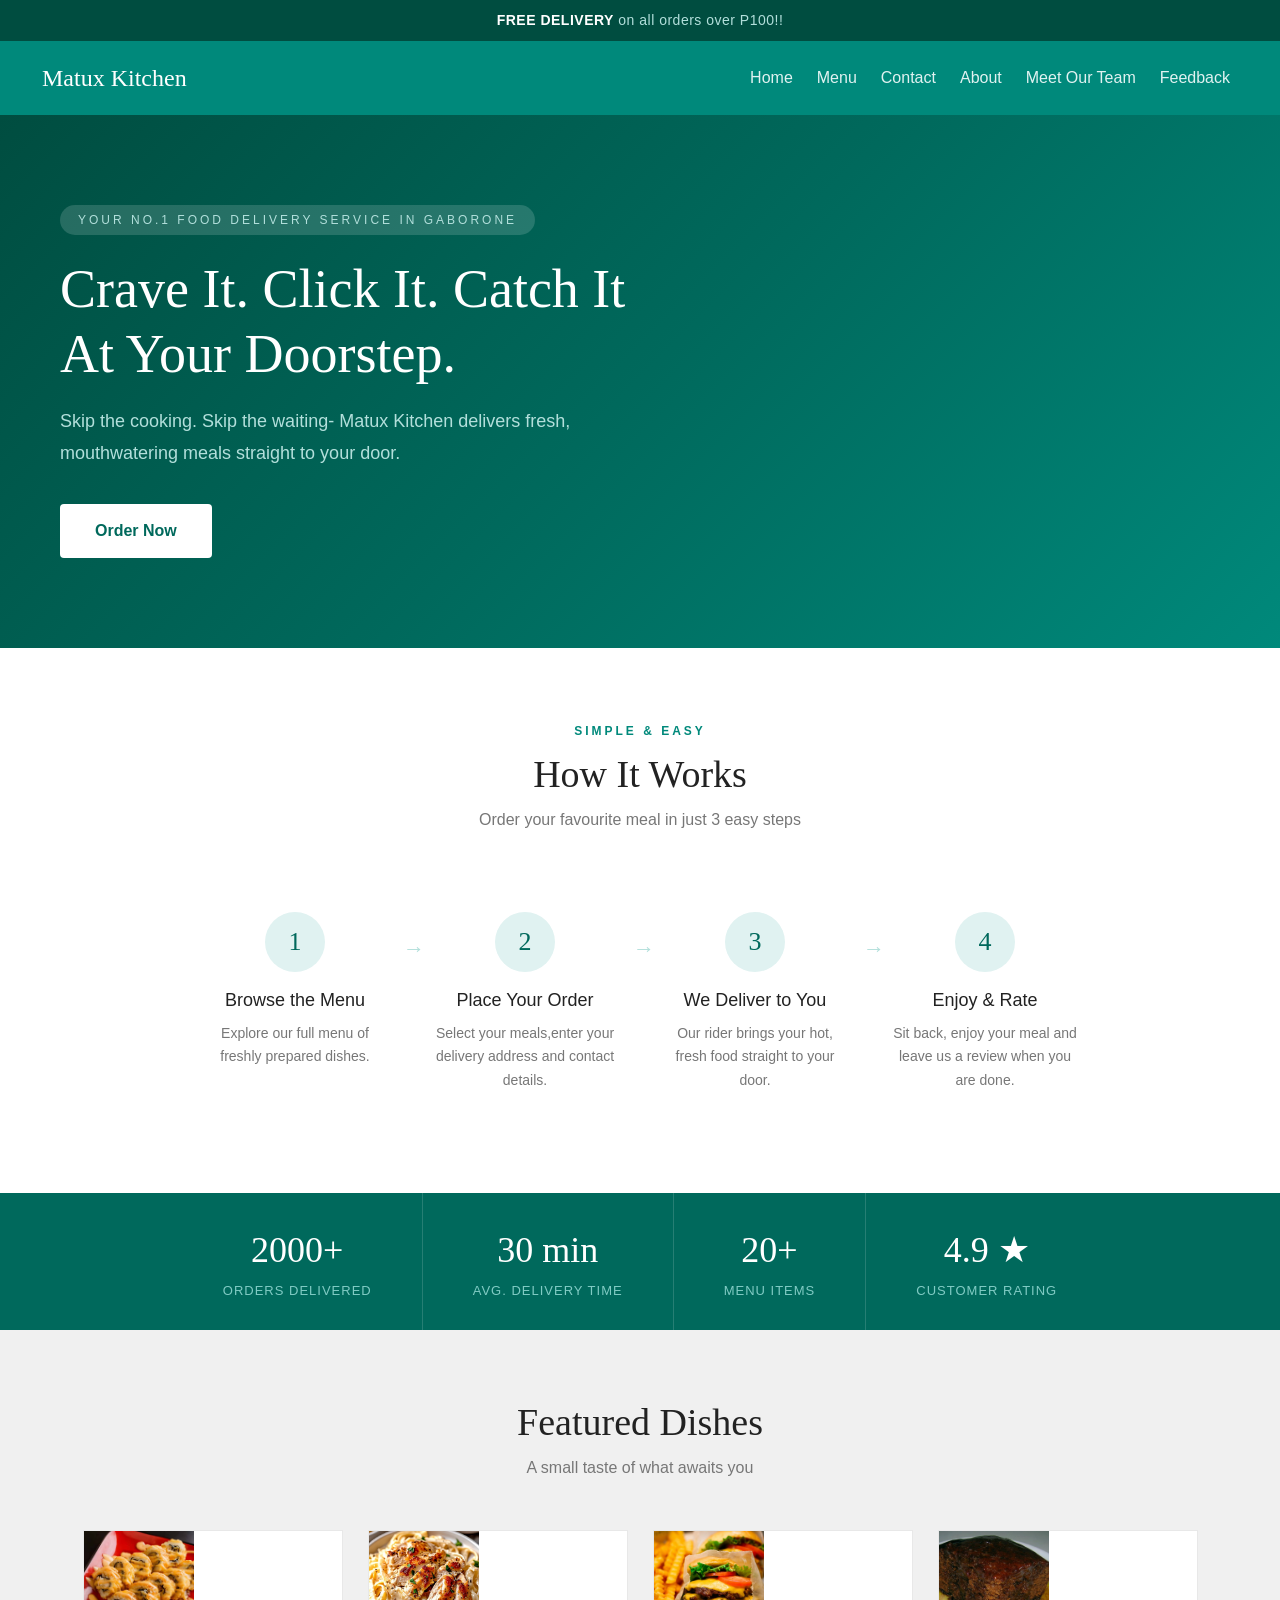
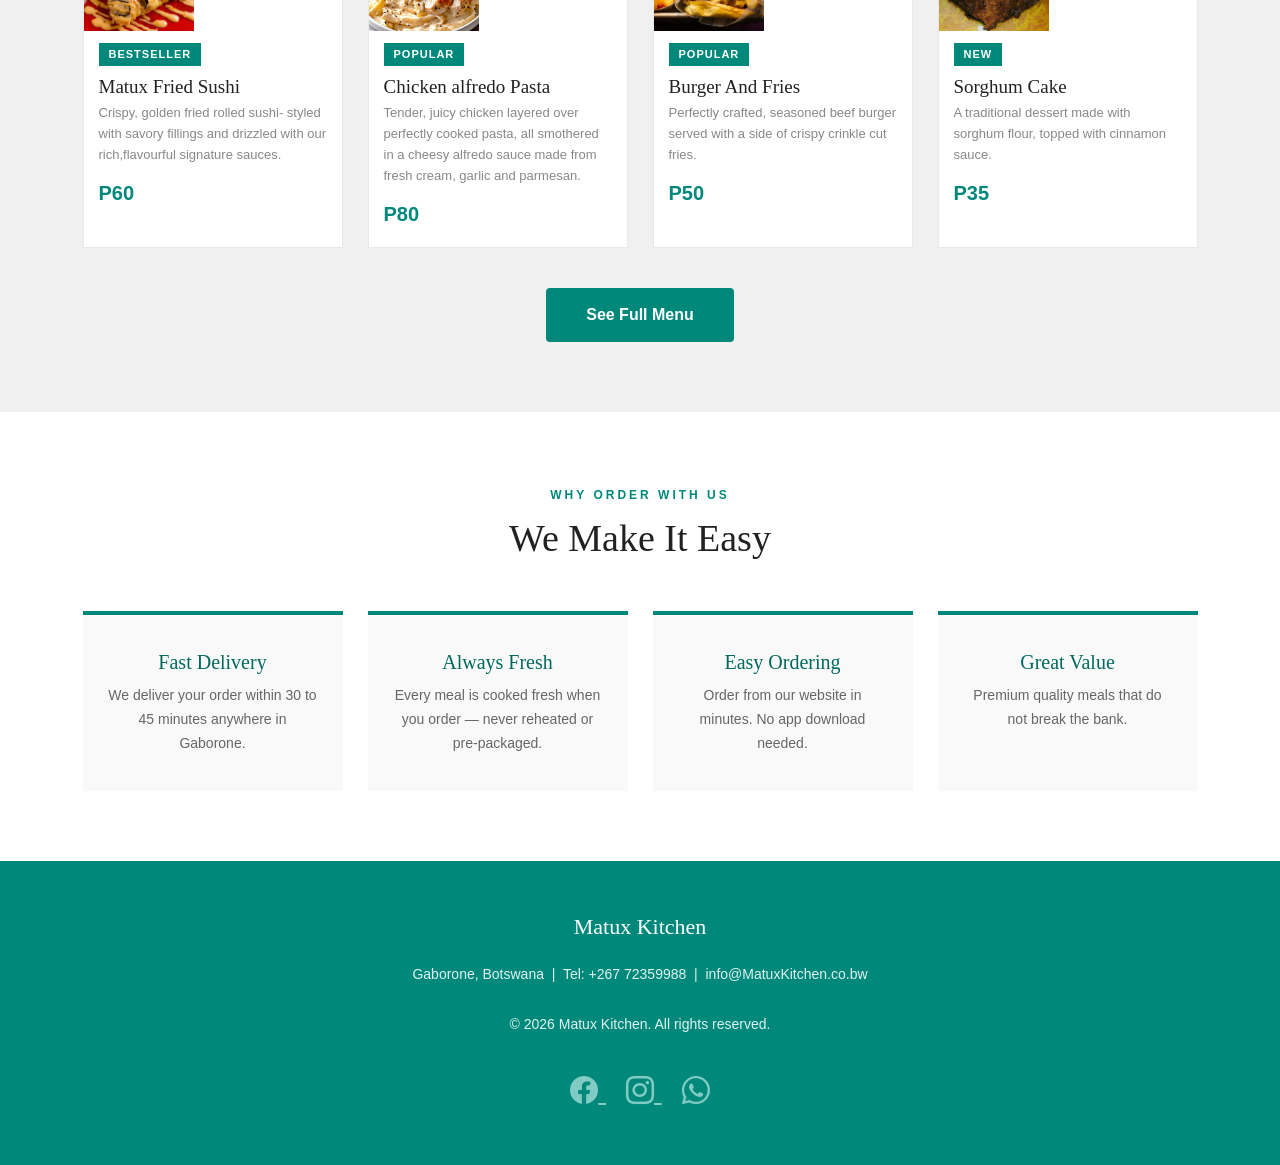
==== commit 48ccf798: "commit" ====
--- a/index.html
+++ b/index.html
@@ -32,9 +32,9 @@
         <div class="collapse navbar-collapse" id="navbarMenu">
           <ul class="navbar-nav ms-auto gap-2">
            <li class="nav-item"><a class="nav-link" href="index.html" style="color: #e0f2f1;">Home</a></li>
-           <li class="nav-item"><a class="nav-link" href="about.html" style="color: #e0f2f1;">About</a></li>
            <li class="nav-item"><a class="nav-link" href="menu.html" style="color: #e0f2f1;">Menu</a></li>
            <li class="nav-item"><a class="nav-link" href="contact.html" style="color: #e0f2f1;">Contact</a></li>
+           <li class="nav-item"><a class="nav-link" href="about.html" style="color: #e0f2f1;">About</a></li>
            <li class="nav-item"><a class="nav-link" href="team.html" style="color: #e0f2f1;">Meet Our Team</a></li>
            <li class="nav-item"><a class="nav-link" href="feedback.html" style="color: #e0f2f1;">Feedback</a></li>
           </ul>
--- a/style.css
+++ b/style.css
@@ -905,496 +905,12 @@
   .menu-main {
     padding: 20px 16px;
   }
-
-    :root {
-      --teal-dark:  #004d40;
-      --teal:       #00897b;
-      --teal-mid:   #00695c;
-      --teal-light: #b2dfdb;
-      --teal-pale:  #e0f2f1;
-      --gold:       #c9a84c;
-      --cream:      #faf7f2;
-      --ink:        #1a1a1a;
-      --ink-soft:   #6b6b6b;
-    }
-    * { margin:0; padding:0; box-sizing:border-box; }
-    body { font-family:'DM Sans',sans-serif; background:var(--cream); color:var(--ink); }
-
-    .cart-nav-btn {
-      position:relative; background:var(--gold); color:var(--teal-dark);
-      border:none; cursor:pointer; display:flex; align-items:center; gap:8px;
-      padding:8px 16px; border-radius:8px; font-size:14px; font-weight:700;
-      font-family:'DM Sans',sans-serif; transition:all 0.2s;
-    }
-    .cart-nav-btn:hover { background:#f0d98a; }
-    #cart-badge {
-      display:none; position:absolute; top:-6px; right:-6px;
-      background:#e53935; color:#fff; width:20px; height:20px;
-      border-radius:50%; font-size:11px; font-weight:700;
-      align-items:center; justify-content:center;
-    }
-
-    /* PAGE HEADER */
-    .page-header {
-      background:linear-gradient(135deg, var(--teal-dark), var(--teal));
-      color:#fff; text-align:center; padding:60px 20px 50px;
-    }
-    .page-header h1 { font-family:'Cormorant Garamond',serif; font-size:46px; font-weight:700; margin-bottom:8px; }
-    .page-header p { font-size:16px; color:var(--teal-light); font-weight:300; }
-
-    /* MAIN LAYOUT */
-    .checkout-layout {
-      display:flex; gap:28px; padding:40px 56px;
-      max-width:1100px; margin:0 auto; align-items:flex-start;
-    }
-
-    /* LEFT — FORM */
-    .checkout-form-wrap { flex:1; }
-
-    .form-section {
-      background:#fff; border-radius:14px;
-      padding:28px 30px; margin-bottom:20px;
-    }
-    .form-section h2 {
-      font-family:'Cormorant Garamond',serif;
-      font-size:22px; font-weight:700; color:var(--teal-dark);
-      margin-bottom:20px; padding-bottom:12px;
-      border-bottom:2px solid var(--teal-pale);
-      display:flex; align-items:center; gap:10px;
-    }
-
-    .form-row { display:flex; gap:16px; flex-wrap:wrap; }
-    .form-group { display:flex; flex-direction:column; gap:6px; flex:1; min-width:200px; margin-bottom:16px; }
-    .form-group.full { flex:1 1 100%; }
-
-    label { font-size:13px; font-weight:700; color:#444; }
-    .label-note { font-weight:400; color:#aaa; font-size:12px; margin-left:4px; }
-
-    input[type=text], input[type=email], input[type=tel], input[type=date], select, textarea {
-      padding:11px 14px; font-size:14px;
-      border:1.5px solid #e0e0e0; border-radius:8px;
-      font-family:'DM Sans',sans-serif; color:var(--ink);
-      background:#fff; width:100%;
-      transition:border-color 0.2s;
-    }
-    input:focus, select:focus, textarea:focus { outline:none; border-color:var(--teal); }
-    input::placeholder, textarea::placeholder { color:#bbb; font-size:13px; }
-
-    .check-item {
-      display:flex; align-items:flex-start; gap:10px;
-      font-size:14px; color:#555; cursor:pointer;
-      margin-bottom:10px;
-    }
-    .check-item input[type=checkbox], .check-item input[type=radio] {
-      width:17px; height:17px; margin-top:2px;
-      flex-shrink:0; accent-color:var(--teal); cursor:pointer;
-    }
-
-    .submit-btn {
-      width:100%; background:var(--teal-dark); color:#fff;
-      border:none; padding:16px; border-radius:10px;
-      font-size:16px; font-weight:700; cursor:pointer;
-      font-family:'DM Sans',sans-serif;
-      transition:background 0.25s;
-      display:flex; align-items:center; justify-content:center; gap:10px;
-    }
-    .submit-btn:hover { background:var(--teal); }
-
-    /* SUCCESS MESSAGE */
-    .success-msg {
-      display:none;
-      background:var(--teal-pale);
-      border-left:4px solid var(--teal);
-      border-radius:8px;
-      padding:20px 24px;
-      font-size:15px; color:var(--teal-dark);
-      margin-top:16px; line-height:1.8;
-    }
-    .success-msg strong { display:block; font-size:17px; margin-bottom:6px; }
-
-    /* RIGHT — ORDER SUMMARY */
-    .order-summary {
-      width:320px; flex-shrink:0;
-      position:sticky; top:80px;
-    }
-    .summary-card {
-      background:#fff; border-radius:14px;
-      padding:24px; margin-bottom:16px;
-    }
-    .summary-card h3 {
-      font-family:'Cormorant Garamond',serif;
-      font-size:20px; font-weight:700; color:var(--teal-dark);
-      margin-bottom:16px; padding-bottom:12px;
-      border-bottom:2px solid var(--teal-pale);
-    }
-
-    .summary-empty { text-align:center; color:#aaa; padding:20px 0; font-size:14px; }
-    .summary-empty span { font-size:38px; display:block; margin-bottom:10px; }
-
-    .summary-item {
-      display:flex; justify-content:space-between; align-items:flex-start;
-      padding:10px 0; border-bottom:1px solid #f5f5f5; gap:10px;
-    }
-    .summary-item:last-of-type { border-bottom:none; }
-    .si-left { flex:1; }
-    .si-name { font-size:14px; font-weight:600; color:var(--ink); margin-bottom:2px; }
-    .si-qty { font-size:12px; color:var(--ink-soft); }
-    .si-price { font-size:14px; font-weight:700; color:var(--teal); flex-shrink:0; }
-
-    .summary-total-row {
-      display:flex; justify-content:space-between; align-items:center;
-      margin-top:14px; padding-top:14px;
-      border-top:2px solid var(--teal-pale);
-    }
-    .summary-total-label { font-size:14px; color:#888; font-weight:600; }
-    .summary-total-val {
-      font-family:'Cormorant Garamond',serif;
-      font-size:30px; font-weight:700; color:var(--teal-dark);
-    }
-
-    .free-delivery-note {
-      background:var(--teal-pale); border-radius:8px;
-      padding:10px 14px; font-size:13px; color:var(--teal-dark);
-      display:flex; align-items:center; gap:8px; margin-top:14px;
-    }
-    .free-delivery-note.not-yet { background:#fff8e1; color:#795548; }
-
-    .back-to-menu {
-      display:block; text-align:center; margin-top:14px;
-      color:var(--teal); font-size:14px; font-weight:600;
-      text-decoration:none; padding:12px;
-      border:1.5px solid var(--teal-pale); border-radius:8px;
-      transition:all 0.2s;
-    }
-    .back-to-menu:hover { background:var(--teal-pale); }
-
-    body {
-      font-family: 'Lato', sans-serif;
-      margin: 0;
-      padding: 0;
-      background-color: #f5f5f5;
-      color: #333;
-    }
+   }
+
+
     
-    .team-section {
-      background-color: #00695c;
-      padding: 70px 60px;
-      text-align: center;
-    }
-    .team-section .top-label {
-      display: inline-block;
-      color: #e0f2f1;
-      font-size: 12px;
-      letter-spacing: 3px;
-      text-transform: uppercase;
-      font-weight: 700;
-      margin-bottom: 12px;
-    }
-    .team-section h2 {
-      font-family: 'Playfair Display', serif;
-      font-size: 36px;
-      color: #ffffff;
-      margin: 0 0 10px;
-    }
-    .team-section .intro {
-      color: #e0f2f1;
-      font-size: 16px;
-      font-weight: 300;
-      margin-bottom: 45px;
-    }
-    .team-cards { display: flex; gap: 25px; flex-wrap: wrap; justify-content: center; }
-    .team-card {
-      background-color: #fff;
-      flex: 1;
-      min-width: 200px;
-      max-width: 250px;
-      padding: 35px 20px;
-      text-align: center;
-      border-bottom: 4px solid #222;
-      transition: transform 0.3s;
-    }
-    .team-card:hover { transform: translateY(-5px); }
-    .team-avatar {
-      width: 75px;
-      height: 75px;
-      border-radius: 50%;
-      background-color: #b2dfdb;
-      display: flex;
-      align-items: center;
-      justify-content: center;
-      font-family: 'Playfair Display', serif;
-      font-size: 26px;
-      color: #00695c;
-      margin: 0 auto 18px;
-    }
-    .team-card h3 {
-      font-family: 'Playfair Display', serif;
-      font-size: 19px;
-      color: #222;
-      margin: 0 0 5px;
-    }
-    .team-role {
-      font-size: 13px;
-      color: #00897b;
-      font-weight: 700;
-      text-transform: uppercase;
-      letter-spacing: 1px;
-      margin-bottom: 12px;
-    }
-    .team-card p {
-      font-size: 14px;
-      color: #777;
-      line-height: 1.7;
-      margin: 0;
-    }
-     footer {
-      background-color: #002b25;
-      color: #e0f2f1;
-      text-align: center;
-      padding: 40px;
-      font-size: 14px;
-      line-height: 2.4;
-    }
-    .footer-logo { font-family: 'Playfair Display', serif; font-size: 22px; color: #fff; display: block; margin-bottom: 5px; }
-    .footer-links { display: flex; justify-content: center; gap: 25px; flex-wrap: wrap; margin-bottom: 10px; }
-    .footer-links a { color: #e0f2f1; text-decoration: none; font-size: 13px; }
-    .footer-links a:hover { color: #fff; }
-
-     body {
-      font-family: 'Lato', sans-serif;
-      margin: 0;
-      padding: 0;
-      background-color: #f5f5f5;
-      color: #333;
-    }
-
-    /* ---- PAGE HEADER ---- */
-    .page-header {
-      background: linear-gradient(135deg, #004d40 0%, #00695c 60%, #00897b 100%);
-      color: #fff;
-      text-align: center;
-      padding: 75px 20px 65px;
-    }
-    .page-header h1 {
-      font-family: 'Playfair Display', serif;
-      font-size: 48px;
-      margin: 0 0 12px;
-    }
-    .page-header p {
-      font-size: 17px;
-      color: #b2dfdb;
-      font-weight: 300;
-      margin: 0;
-    }
-
-    /* ---- MAIN LAYOUT ---- */
-    .page-body {
-      display: flex;
-      gap: 0;
-      align-items: flex-start;
-      flex-wrap: wrap;
-    }
-
-    /* ---- RIGHT: FORMS ---- */
-    .forms-area {
-      flex: 1;
-      min-width: 300px;
-      padding: 50px 55px;
-      background-color: #fff;
-    }
-
-    /* ---- FORM STYLES ---- */
-    .form-intro {
-      font-size: 15px;
-      color: #666;
-      line-height: 1.8;
-      margin-bottom: 28px;
-    }
-
-    .form-row {
-      display: flex;
-      gap: 20px;
-      flex-wrap: wrap;
-    }
-    .form-group {
-      display: flex;
-      flex-direction: column;
-      gap: 6px;
-      margin-bottom: 20px;
-      flex: 1;
-      min-width: 200px;
-    }
-    .form-group.full { flex: 1 1 100%; min-width: 100%; }
-
-    label {
-      font-size: 14px;
-      font-weight: 700;
-      color: #333;
-    }
-    .label-note {
-      font-weight: 400;
-      color: #999;
-      font-size: 12px;
-      margin-left: 5px;
-    }
-
-    input[type="text"],
-    input[type="email"],
-    input[type="tel"],
-    input[type="date"],
-    input[type="time"],
-    input[type="number"],
-    select,
-    textarea {
-      padding: 11px 14px;
-      font-size: 15px;
-      border: 1px solid #ccc;
-      font-family: 'Lato', sans-serif;
-      color: #333;
-      background-color: #fff;
-      width: 100%;
-      box-sizing: border-box;
-      transition: border-color 0.2s;
-    }
-    input:focus,
-    select:focus,
-    textarea:focus {
-      outline: none;
-      border-color: #00897b;
-    }
-    input::placeholder,
-    textarea::placeholder { color: #bbb; font-size: 14px; }
-
-    .char-note { font-size: 12px; color: #aaa; text-align: right; margin-top: 4px; }
-
-    /* ---- CHECKBOX & RADIO ---- */
-    .check-group {
-      display: flex;
-      flex-direction: column;
-      gap: 10px;
-    }
-    .check-item {
-      display: flex;
-      align-items: flex-start;
-      gap: 10px;
-      font-size: 14px;
-      color: #555;
-      cursor: pointer;
-    }
-    .check-item input[type="checkbox"],
-    .check-item input[type="radio"] {
-      width: 17px;
-      height: 17px;
-      margin-top: 2px;
-      flex-shrink: 0;
-      accent-color: #00897b;
-      cursor: pointer;
-    }
-
-    /* ---- SUBMIT BUTTON ---- */
-    .submit-btn {
-      background-color: #00897b;
-      color: #fff;
-      padding: 14px 40px;
-      font-size: 16px;
-      font-weight: 700;
-      border: none;
-      cursor: pointer;
-      font-family: 'Lato', sans-serif;
-      transition: background-color 0.3s, transform 0.2s;
-      margin-top: 10px;
-    }
-    .submit-btn:hover { background-color: #00695c; transform: translateY(-2px); }
-
-    .form-required-note {
-      font-size: 12px;
-      color: #aaa;
-      margin-bottom: 25px;
-    }
-
-    /* ---- SUCCESS MESSAGE (hidden by default) ---- */
-    .success-msg {
-      display: none;
-      background-color: #e0f2f1;
-      border-left: 4px solid #00897b;
-      padding: 18px 22px;
-      font-size: 15px;
-      color: #004d40;
-      margin-top: 20px;
-      line-height: 1.7;
-    }
-
-    /* ---- SECTION DIVIDER ---- */
-    .section-divider {
-      border: none;
-      border-top: 1px solid #eee;
-      margin: 35px 0;
-    }
-
-    /* ---- FAQ SECTION ---- */
-    .faq-section {
-      background-color: #f9f9f9;
-      padding: 70px 60px;
-    }
-    .faq-section .top-label {
-      display: inline-block;
-      color: #00897b;
-      font-size: 12px;
-      letter-spacing: 3px;
-      text-transform: uppercase;
-      font-weight: 700;
-      margin-bottom: 12px;
-    }
-    .faq-section h2 {
-      font-family: 'Playfair Display', serif;
-      font-size: 34px;
-      color: #222;
-      margin: 0 0 8px;
-    }
-    .faq-section .faq-intro {
-      font-size: 15px;
-      color: #777;
-      margin-bottom: 35px;
-      font-weight: 300;
-    }
-    .faq-list { display: flex; flex-direction: column; gap: 0; max-width: 780px; }
-    .faq-item {
-      border-bottom: 1px solid #e0e0e0;
-      padding: 22px 0;
-    }
-    .faq-item:first-child { border-top: 1px solid #e0e0e0; }
-    .faq-q {
-      font-size: 16px;
-      font-weight: 700;
-      color: #222;
-      margin-bottom: 10px;
-    }
-    .faq-a {
-      font-size: 15px;
-      color: #666;
-      line-height: 1.8;
-      margin: 0;
-    }
-
-    /* ---- FOOTER ---- */
-    footer {
-      background-color: #002b25;
-      color: #80cbc4;
-      text-align: center;
-      padding: 40px;
-      font-size: 14px;
-      line-height: 2.4;
-    }
-    .footer-logo { font-family: 'Playfair Display', serif; font-size: 22px; color: #fff; display: block; margin-bottom: 5px; }
-    .footer-links { display: flex; justify-content: center; gap: 25px; flex-wrap: wrap; margin-bottom: 5px; }
-    .footer-links a { color: #80cbc4; text-decoration: none; font-size: 13px; }
-    .footer-links a:hover { color: #fff; }
-}
 
 
     
 
-
-    
-
     
